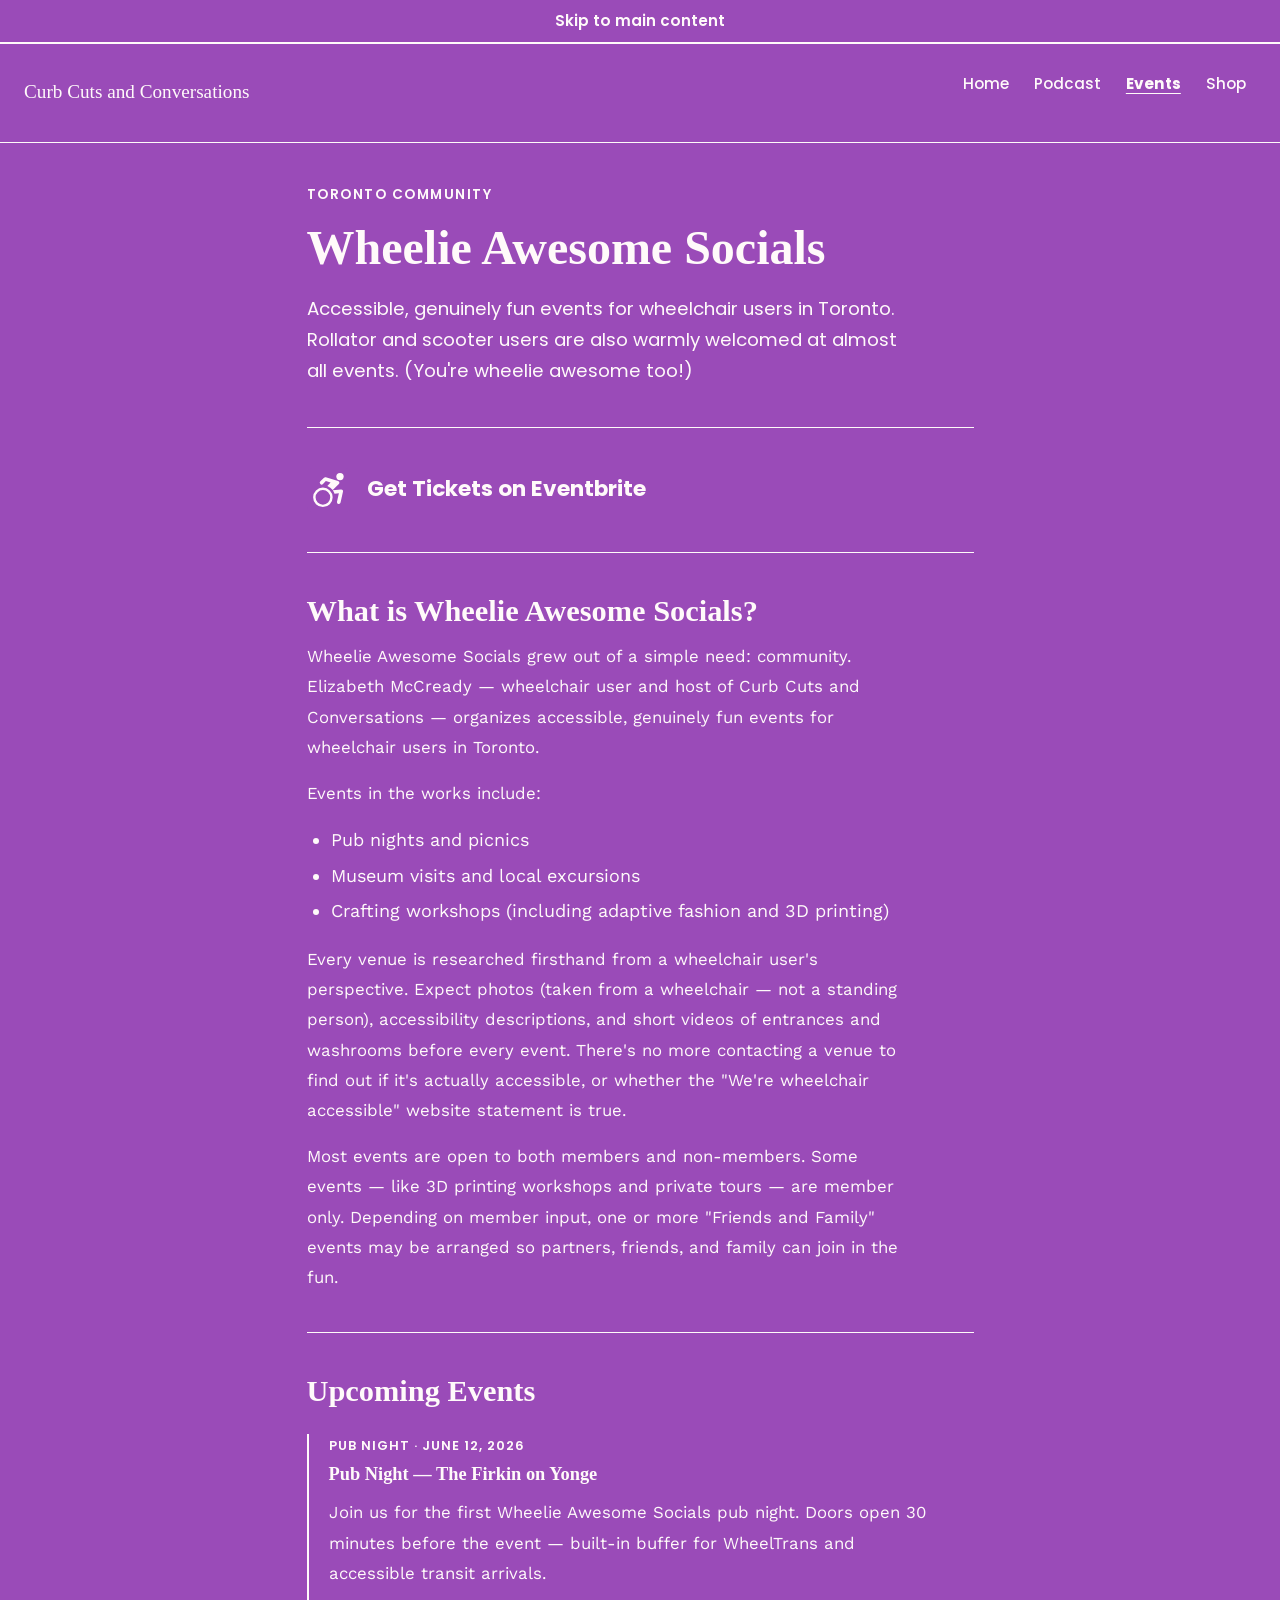
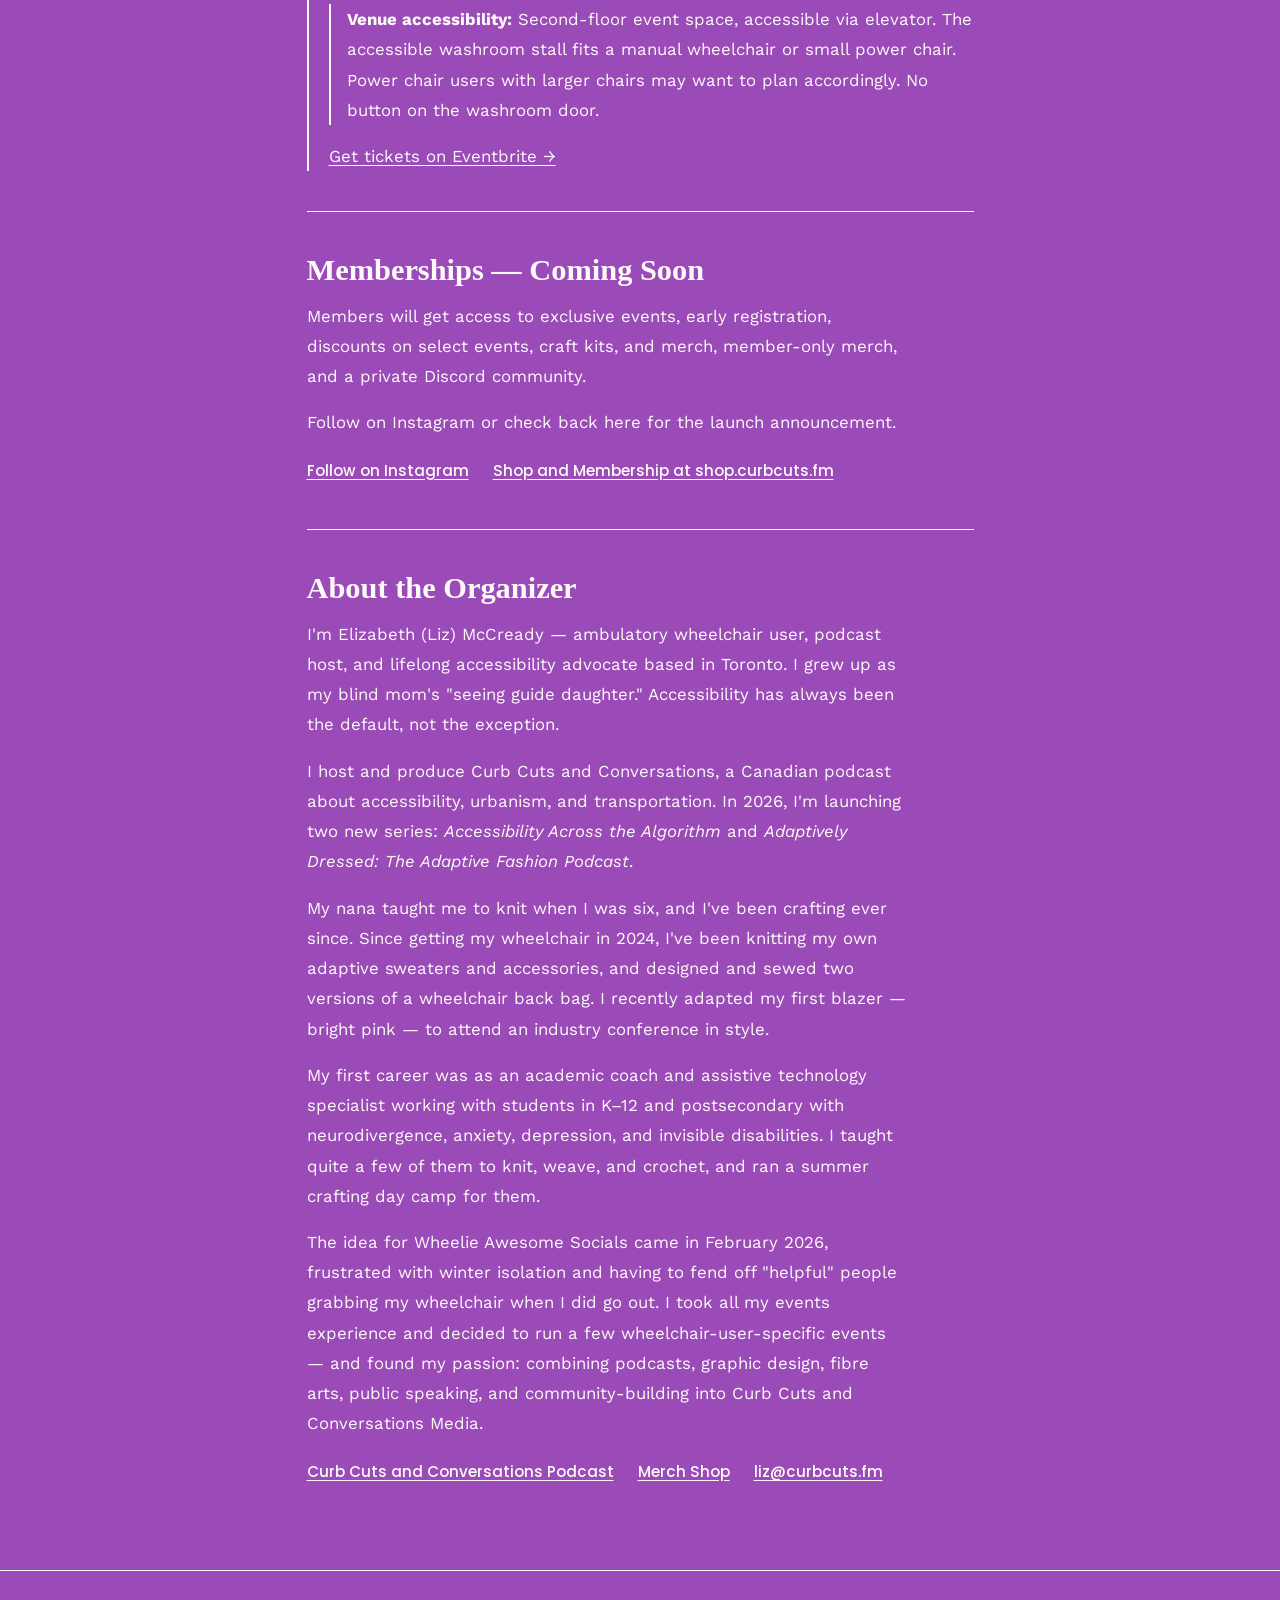
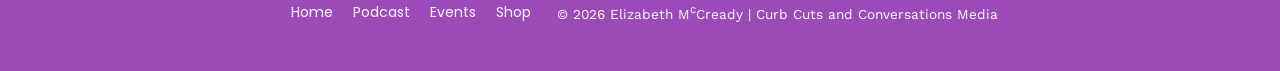
==== events.html @ c2211723 "inital code. there's issues" ====
<!DOCTYPE html>
<html lang="en">
<head>
    <meta charset="UTF-8">
    <meta name="viewport" content="width=device-width, initial-scale=1.0">
    <title>Wheelie Awesome Socials | Curb Cuts and Conversations</title>
    <meta name="description" content="Wheelie Awesome Socials — a Toronto community for wheelchair users. Accessible, genuinely fun events including pub nights, museum visits, crafting workshops, picnics, and local excursions.">

    <link rel="preconnect" href="https://fonts.googleapis.com">
    <link rel="preconnect" href="https://fonts.gstatic.com" crossorigin>
    <link href="https://fonts.googleapis.com/css2?family=Federo&family=Poppins:wght@400;600;700&family=Work+Sans:wght@400;500;700&display=swap" rel="stylesheet">

    <link rel="stylesheet" href="styles/css-reset.css">
    <link rel="stylesheet" href="styles/variables.css">
    <link rel="stylesheet" href="styles/styles.css">
</head>

<body>
    <a href="#main-content" class="skip-nav">Skip to main content</a>

    <header class="site-header">
        <a href="/" class="site-header__logo">Curb Cuts and Conversations</a>

        <button
            id="mobile-nav-trigger"
            popovertarget="mobile-nav"
            aria-expanded="false"
            aria-controls="mobile-nav"
        >
            <svg aria-hidden="true" focusable="false" width="16" height="16" viewBox="0 0 24 24" fill="none" stroke="currentColor" stroke-width="2.5" stroke-linecap="round">
                <line x1="3" y1="6" x2="21" y2="6"/>
                <line x1="3" y1="12" x2="21" y2="12"/>
                <line x1="3" y1="18" x2="21" y2="18"/>
            </svg>
            Menu
        </button>

        <nav id="desktop-nav" aria-label="Primary navigation">
            <ul>
                <li><a href="/">Home</a></li>
                <li><a href="podcast.html">Podcast</a></li>
                <li><a href="events.html" aria-current="page">Events</a></li>
                <li><a href="https://shop.curbcuts.fm" rel="external">Shop</a></li>
            </ul>
        </nav>
    </header>

    <div id="mobile-nav" popover>
        <button
            id="mobile-nav-close"
            popovertarget="mobile-nav"
            popovertargetaction="hide"
            aria-label="Close menu"
        >&#x2715;</button>
        <nav>
            <ul>
                <li><a href="/">Home</a></li>
                <li><a href="podcast.html">Podcast</a></li>
                <li><a href="events.html" aria-current="page">Events</a></li>
                <li><a href="https://shop.curbcuts.fm" rel="external">Shop</a></li>
            </ul>
        </nav>
    </div>

    <main id="main-content">
        <section class="hero">
            <p class="hero__eyebrow">Toronto Community</p>
            <h1>Wheelie Awesome Socials</h1>
            <p class="hero__tagline">Accessible, genuinely fun events for wheelchair users in Toronto. Rollator and scooter users are also warmly welcomed at almost all events. (You're wheelie awesome too!)</p>
        </section>

        <section>
            <a href="https://Events.CurbCuts.fm" class="brand-link" rel="external" style="margin-bottom:1rem;">
                <img src="icons/icon--was-wheelchair.svg" alt="" class="brand-link__icon" aria-hidden="true">
                <span>Get Tickets on Eventbrite</span>
            </a>
        </section>

        <hr class="divider">

        <section>
            <h2>What is Wheelie Awesome Socials?</h2>
            <p>Wheelie Awesome Socials grew out of a simple need: community. Elizabeth McCready — wheelchair user and host of Curb Cuts and Conversations — organizes accessible, genuinely fun events for wheelchair users in Toronto.</p>

            <p>Events in the works include:</p>
            <ul>
                <li>Pub nights and picnics</li>
                <li>Museum visits and local excursions</li>
                <li>Crafting workshops (including adaptive fashion and 3D printing)</li>
            </ul>

            <p>Every venue is researched firsthand from a wheelchair user's perspective. Expect photos (taken from a wheelchair — not a standing person), accessibility descriptions, and short videos of entrances and washrooms before every event. There's no more contacting a venue to find out if it's actually accessible, or whether the "We're wheelchair accessible" website statement is true.</p>

            <p>Most events are open to both members and non-members. Some events — like 3D printing workshops and private tours — are member only. Depending on member input, one or more "Friends and Family" events may be arranged so partners, friends, and family can join in the fun.</p>
        </section>

        <hr class="divider">

        <section>
            <h2>Upcoming Events</h2>

            <article class="event-card">
                <p class="event-card__eyebrow">Pub Night · June 12, 2026</p>
                <h3 class="event-card__title">Pub Night — The Firkin on Yonge</h3>
                <p>Join us for the first Wheelie Awesome Socials pub night. Doors open 30 minutes before the event — built-in buffer for WheelTrans and accessible transit arrivals.</p>
                <blockquote class="event-note">
                    <p><strong>Venue accessibility:</strong> Second-floor event space, accessible via elevator. The accessible washroom stall fits a manual wheelchair or small power chair. Power chair users with larger chairs may want to plan accordingly. No button on the washroom door.</p>
                </blockquote>
                <p><a href="https://Events.CurbCuts.fm" rel="external">Get tickets on Eventbrite →</a></p>
            </article>
        </section>

        <hr class="divider">

        <section>
            <h2>Memberships — Coming Soon</h2>
            <p>Members will get access to exclusive events, early registration, discounts on select events, craft kits, and merch, member-only merch, and a private Discord community.</p>
            <p>Follow on Instagram or check back here for the launch announcement.</p>
            <ul class="link-list" style="margin-top:0.75rem;">
                <li><a href="https://www.instagram.com/gingerkiwionwheels/" rel="external">Follow on Instagram</a></li>
                <li><a href="https://shop.curbcuts.fm" rel="external">Shop and Membership at shop.curbcuts.fm</a></li>
            </ul>
        </section>

        <hr class="divider">

        <section>
            <h2>About the Organizer</h2>
            <p>I'm Elizabeth (Liz) McCready — ambulatory wheelchair user, podcast host, and lifelong accessibility advocate based in Toronto. I grew up as my blind mom's "seeing guide daughter." Accessibility has always been the default, not the exception.</p>
            <p>I host and produce Curb Cuts and Conversations, a Canadian podcast about accessibility, urbanism, and transportation. In 2026, I'm launching two new series: <em>Accessibility Across the Algorithm</em> and <em>Adaptively Dressed: The Adaptive Fashion Podcast</em>.</p>
            <p>My nana taught me to knit when I was six, and I've been crafting ever since. Since getting my wheelchair in 2024, I've been knitting my own adaptive sweaters and accessories, and designed and sewed two versions of a wheelchair back bag. I recently adapted my first blazer — bright pink — to attend an industry conference in style.</p>
            <p>My first career was as an academic coach and assistive technology specialist working with students in K–12 and postsecondary with neurodivergence, anxiety, depression, and invisible disabilities. I taught quite a few of them to knit, weave, and crochet, and ran a summer crafting day camp for them.</p>
            <p>The idea for Wheelie Awesome Socials came in February 2026, frustrated with winter isolation and having to fend off "helpful" people grabbing my wheelchair when I did go out. I took all my events experience and decided to run a few wheelchair-user-specific events — and found my passion: combining podcasts, graphic design, fibre arts, public speaking, and community-building into Curb Cuts and Conversations Media.</p>
            <ul class="link-list" style="margin-top:1rem;">
                <li><a href="podcast.html">Curb Cuts and Conversations Podcast</a></li>
                <li><a href="https://shop.curbcuts.fm" rel="external">Merch Shop</a></li>
                <li><a href="mailto:liz@curbcuts.fm">liz@curbcuts.fm</a></li>
            </ul>
        </section>
    </main>

    <footer class="site-footer">
        <div class="site-footer__inner">
            <nav aria-label="Footer navigation">
                <ul>
                    <li><a href="/">Home</a></li>
                    <li><a href="podcast.html">Podcast</a></li>
                    <li><a href="events.html">Events</a></li>
                    <li><a href="https://shop.curbcuts.fm" rel="external">Shop</a></li>
                </ul>
            </nav>
            <p class="site-footer__copyright">© 2026 Elizabeth M<sup>c</sup>Cready | Curb Cuts and Conversations Media</p>
        </div>
    </footer>

</body>
</html>
---- styles/variables.css ----
:root {
   /* ==========================================================================
      BRAND COLORS (Consolidated from Brand Kit & elizabethmccready.com Site)
      ========================================================================== */
   
    /* PRIMARY PURPLE SERIES */
    --brand-tilite-purple: #9a4bb8;        /* Main Brand Color */
    --brand-tilite-purple-dark: #2e1737;   /* Secondary / Hover */
    --brand-tilite-purple-bg: #1f0f25;     /* Dark BG (instead of black-almost) */

    /* ACCENT COLORS */
    --brand-green: #a9c661;               /* High-Contrast / A11y Ring */
    --brand-green-light: #cff2a8;         /* Subtle accents */
    --brand-blue: #88edfd;                /* Social / UI accents */
    --brand-blue-dark: #0b3350;
    --brand-blue-accent: #365165;
    --brand-pink: #ffb2bb;                /* Merch / Social accent */

    /* NEUTRALS */
    --brand-white-almost: #fffafa;
    --brand-black-almost: #080409;
    --brand-black-true: #000000;

    /* ==========================================================================
       TYPOGRAPHY (Includes Pro Site updates: Merchant & London)
       ========================================================================== */

    /* Headings & Display */
    --brand-font-heading: 'Fedaro', serif;
    --brand-font-social-heading: 'Poppins', sans-serif;
    --brand-font-merchant: 'Merchant', sans-serif; /* Added from elizabethmccready.com */
    --brand-font-london: 'London', serif;         /* Added from elizabethmccready.com */

    /* Body & Utility */
    --brand-font-body: 'Work Sans', sans-serif;
    --brand-font-cats: 'Marykate', cursive;

    /* Merch Specific */
    --brand-font-merch-logo: 'Alice', serif;
    --brand-font-merch-series: 'Kirang Haerang', sans-serif;

    /* ==========================================================================
       LAYOUT & GRID (Synced with page-layout logic)
       ========================================================================== */
    
    --main-column: minmax(0, 65ch);
    --gutter: 1.5rem;
}
---- styles/styles.css ----
/* ==========================================================================
   BASE
   ========================================================================== */

body {
    background-color: var(--brand-tilite-purple);
    color: var(--brand-white-almost);
    display: flex;
    flex-direction: column;
    font-family: var(--brand-font-body);
    font-size: 1.125rem;
    min-height: 100dvh;
}

main {
    flex: 1;
    margin: 0 auto;
    max-width: 65ch;
    padding: 2.5rem var(--gutter) 4rem;
    width: 100%;
}

/* ==========================================================================
   TYPOGRAPHY
   ========================================================================== */

h1, h2, h3, h4 {
    font-family: var(--brand-font-heading);
    line-height: 1.2;
}

h1 { font-size: clamp(2rem, 6vw, 3rem); margin-bottom: 1rem; }
h2 { font-size: clamp(1.4rem, 4vw, 1.9rem); margin-bottom: 0.75rem; margin-top: 2.5rem; }
h3 { font-size: clamp(1.1rem, 3vw, 1.35rem); margin-bottom: 0.5rem; margin-top: 1.75rem; }

p {
    font-size: 1.05rem;
    line-height: 1.8;
    margin-bottom: 1rem;
    max-width: 60ch;
}

ul, ol { margin-bottom: 1rem; padding-left: 1.5rem; }
li { line-height: 1.8; margin-bottom: 0.2rem; }

/* ==========================================================================
   LINKS — accessibility states only
   ========================================================================== */

a {
    color: var(--brand-white-almost);
    text-underline-offset: 3px;
}

a:hover {
    color: var(--brand-white-almost);
    text-decoration-color: var(--brand-white-almost);
}

a:focus-visible {
    color: var(--brand-white-almost);
    outline: 3px solid var(--brand-white-almost);
    outline-offset: 3px;
    border-radius: 2px;
    text-decoration: none;
}

a:active {
    color: var(--brand-blue);
}

/* ==========================================================================
   SKIP NAV — visible
   ========================================================================== */

.skip-nav {
    display: block;
    background-color: var(--brand-tilite-purple);
    border-bottom: 2px solid var(--brand-white-almost);
    color: var(--brand-white-almost);
    font-family: var(--brand-font-social-heading);
    font-size: 0.95rem;
    font-weight: 600;
    padding: 0.6rem var(--gutter);
    text-align: center;
    text-decoration: none;
    width: 100%;
}

.skip-nav:hover { color: var(--brand-white-almost); }
.skip-nav:focus-visible {
    outline: 3px solid var(--brand-white-almost);
    outline-offset: -3px;
    color: var(--brand-white-almost);
}
.skip-nav:active { color: var(--brand-blue); }

/* ==========================================================================
   HEADER
   ========================================================================== */

.site-header {
    background-color: var(--brand-tilite-purple);
    border-bottom: 1px solid var(--brand-white-almost);
    display: grid;
    grid-template-areas: 'logo nav';
    grid-template-columns: 1fr auto;
    align-items: center;
    padding: 1.25rem var(--gutter);
}

.site-header__logo {
    font-family: var(--brand-font-heading);
    font-size: clamp(0.95rem, 2.5vw, 1.2rem);
    color: var(--brand-white-almost);
    grid-area: logo;
    text-decoration: none;
}

.site-header__logo:hover { color: var(--brand-white-almost); }
.site-header__logo:focus-visible {
    color: var(--brand-white-almost);
    outline: 3px solid var(--brand-white-almost);
    outline-offset: 3px;
    border-radius: 2px;
}
.site-header__logo:active { color: var(--brand-blue); }

/* ==========================================================================
   DESKTOP NAV
   ========================================================================== */

#desktop-nav { grid-area: nav; }

#desktop-nav ul {
    display: flex;
    gap: 0.25rem;
    list-style: none;
    padding: 0;
}

#desktop-nav a {
    color: var(--brand-white-almost);
    display: block;
    font-family: var(--brand-font-social-heading);
    font-size: 0.95rem;
    font-weight: 500;
    padding: 0.35rem 0.65rem;
    text-decoration: none;
}

#desktop-nav a:hover { color: var(--brand-white-almost); text-decoration: underline; text-underline-offset: 4px; }
#desktop-nav a:focus-visible { color: var(--brand-white-almost); outline: 3px solid var(--brand-white-almost); outline-offset: 2px; border-radius: 3px; text-decoration: none; }
#desktop-nav a:active { color: var(--brand-blue); }
#desktop-nav a[aria-current="page"] { font-weight: 700; text-decoration: underline; text-underline-offset: 4px; }

/* ==========================================================================
   MOBILE NAV TRIGGER
   ========================================================================== */

#mobile-nav-trigger {
    align-items: center;
    background: none;
    border: 1px solid var(--brand-white-almost);
    border-radius: 4px;
    color: var(--brand-white-almost);
    cursor: pointer;
    display: none;
    font-family: var(--brand-font-social-heading);
    font-size: 0.9rem;
    font-weight: 600;
    gap: 0.4rem;
    grid-area: nav;
    justify-self: end;
    padding: 0.4rem 0.75rem;
}

#mobile-nav-trigger:hover { color: var(--brand-white-almost); border-color: var(--brand-white-almost); }
#mobile-nav-trigger:focus-visible { outline: 3px solid var(--brand-white-almost); outline-offset: 3px; color: var(--brand-white-almost); border-color: var(--brand-white-almost); }
#mobile-nav-trigger:active { color: var(--brand-blue); border-color: var(--brand-blue); }

/* ==========================================================================
   MOBILE NAV POPOVER
   ========================================================================== */

#mobile-nav {
    background: var(--brand-tilite-purple);
    border: none;
    height: 100dvh;
    inset: 0;
    margin: 0;
    max-height: 100dvh;
    max-width: 100dvw;
    padding: 0;
    width: 100dvw;
}

#mobile-nav:popover-open {
    display: grid;
    grid-template-areas: 'close nav';
    grid-template-columns: 3.5rem 1fr;
    align-items: start;
}

#mobile-nav-close {
    background: none;
    border: none;
    color: var(--brand-white-almost);
    cursor: pointer;
    font-size: 1.4rem;
    grid-area: close;
    line-height: 1;
    padding: 1.25rem 1rem;
}

#mobile-nav-close:hover { color: var(--brand-white-almost); }
#mobile-nav-close:focus-visible { outline: 3px solid var(--brand-white-almost); outline-offset: 3px; color: var(--brand-white-almost); }
#mobile-nav-close:active { color: var(--brand-blue); }

#mobile-nav nav { grid-area: nav; padding: 1.25rem 1.5rem 2rem; }

#mobile-nav nav ul {
    display: flex;
    flex-direction: column;
    list-style: none;
    padding: 0;
}

#mobile-nav nav a {
    border-bottom: 1px solid var(--brand-white-almost);
    color: var(--brand-white-almost);
    display: block;
    font-family: var(--brand-font-social-heading);
    font-size: 1.25rem;
    font-weight: 500;
    padding: 0.85rem 0;
    text-decoration: none;
}

#mobile-nav nav a:hover { color: var(--brand-white-almost); }
#mobile-nav nav a:focus-visible { color: var(--brand-white-almost); outline: 3px solid var(--brand-white-almost); outline-offset: 3px; }
#mobile-nav nav a:active { color: var(--brand-blue); }
#mobile-nav nav a[aria-current="page"] { font-weight: 700; }

/* ==========================================================================
   RESPONSIVE NAV SWITCH
   ========================================================================== */

@media (max-width: 40rem) {
    #mobile-nav-trigger { display: inline-flex; }
    #desktop-nav { display: none; }
}

/* ==========================================================================
   HERO
   ========================================================================== */

.hero {
    border-bottom: 1px solid var(--brand-white-almost);
    margin-bottom: 2.5rem;
    padding-bottom: 2.5rem;
}

.hero__eyebrow {
    font-family: var(--brand-font-social-heading);
    font-size: 0.85rem;
    font-weight: 600;
    letter-spacing: 1.5px;
    margin-bottom: 0.75rem;
    text-transform: uppercase;
}

.hero__tagline {
    font-family: var(--brand-font-social-heading);
    font-size: clamp(1rem, 2.5vw, 1.15rem);
    font-weight: 400;
    line-height: 1.7;
    margin-bottom: 0;
    max-width: 55ch;
}

/* ==========================================================================
   BRAND LINKS (icon + label)
   ========================================================================== */

.brand-links {
    display: flex;
    flex-direction: column;
    gap: 1.5rem;
    margin: 2rem 0;
}

.brand-link {
    align-items: center;
    color: var(--brand-white-almost);
    display: flex;
    font-family: var(--brand-font-social-heading);
    font-size: 1.35rem;
    font-weight: 700;
    gap: 1rem;
    text-decoration: none;
    transition: transform 0.15s ease;
    width: fit-content;
}

.brand-link:hover { color: var(--brand-white-almost); transform: translateX(4px); }
.brand-link:focus-visible { color: var(--brand-white-almost); outline: 3px solid var(--brand-white-almost); outline-offset: 4px; border-radius: 2px; }
.brand-link:active { color: var(--brand-blue); transform: translateX(2px); }

.brand-link__icon { height: 44px; width: 44px; flex-shrink: 0; }

/* ==========================================================================
   PODCAST CARDS
   ========================================================================== */

.podcast-list {
    display: flex;
    flex-direction: column;
    gap: 2rem;
    margin-top: 1.5rem;
}

.podcast-card {
    border-left: 2px solid var(--brand-white-almost);
    padding-left: 1.25rem;
}

.podcast-card__eyebrow {
    font-family: var(--brand-font-social-heading);
    font-size: 0.8rem;
    font-weight: 600;
    letter-spacing: 1px;
    margin-bottom: 0.4rem;
    text-transform: uppercase;
}

.podcast-card__title {
    font-family: var(--brand-font-heading);
    font-size: 1.15rem;
    margin-bottom: 0.5rem;
    margin-top: 0;
}

.podcast-card p { font-size: 1rem; margin-bottom: 0.6rem; }

/* ==========================================================================
   SECTION DIVIDER
   ========================================================================== */

.divider {
    border: 0;
    border-top: 1px solid var(--brand-white-almost);
    margin: 2.5rem 0;
}

/* ==========================================================================
   LINK LIST
   ========================================================================== */

.link-list {
    display: flex;
    flex-wrap: wrap;
    gap: 0.5rem 1.5rem;
    list-style: none;
    margin-top: 0.75rem;
    padding: 0;
}

.link-list a {
    font-family: var(--brand-font-social-heading);
    font-size: 0.95rem;
    font-weight: 500;
}

/* ==========================================================================
   EVENT CARDS
   ========================================================================== */

.event-card {
    border-left: 2px solid var(--brand-white-almost);
    margin-top: 1.5rem;
    padding-left: 1.25rem;
}

.event-card__eyebrow {
    font-family: var(--brand-font-social-heading);
    font-size: 0.8rem;
    font-weight: 600;
    letter-spacing: 1px;
    margin-bottom: 0.4rem;
    text-transform: uppercase;
}

.event-card__title {
    font-family: var(--brand-font-heading);
    font-size: 1.15rem;
    margin-bottom: 0.75rem;
    margin-top: 0;
}

.event-note {
    border-left: 2px solid var(--brand-white-almost);
    font-size: 0.95rem;
    line-height: 1.7;
    margin: 1rem 0;
    padding-left: 1rem;
}

.event-note p { margin: 0; max-width: 100%; }

/* ==========================================================================
   FOOTER
   ========================================================================== */

.site-footer {
    background-color: var(--brand-tilite-purple);
    border-top: 1px solid var(--brand-white-almost);
    margin-top: auto;
    padding: 1.5rem var(--gutter);
}

.site-footer__inner {
    display: flex;
    flex-wrap: wrap;
    gap: 1rem;
    justify-content: space-between;
    align-items: center;
    margin: 0 auto;
    max-width: 65ch;
}

.site-footer nav ul {
    display: flex;
    flex-wrap: wrap;
    gap: 0.25rem;
    list-style: none;
    padding: 0;
}

.site-footer nav a {
    color: var(--brand-white-almost);
    font-family: var(--brand-font-social-heading);
    font-size: 0.875rem;
    padding: 0.2rem 0.5rem;
    text-decoration: none;
}

.site-footer nav a:hover { color: var(--brand-white-almost); }
.site-footer nav a:focus-visible { color: var(--brand-white-almost); outline: 3px solid var(--brand-white-almost); outline-offset: 3px; border-radius: 2px; }
.site-footer nav a:active { color: var(--brand-blue); }

.site-footer__copyright {
    color: var(--brand-white-almost);
    font-size: 0.85rem;
}
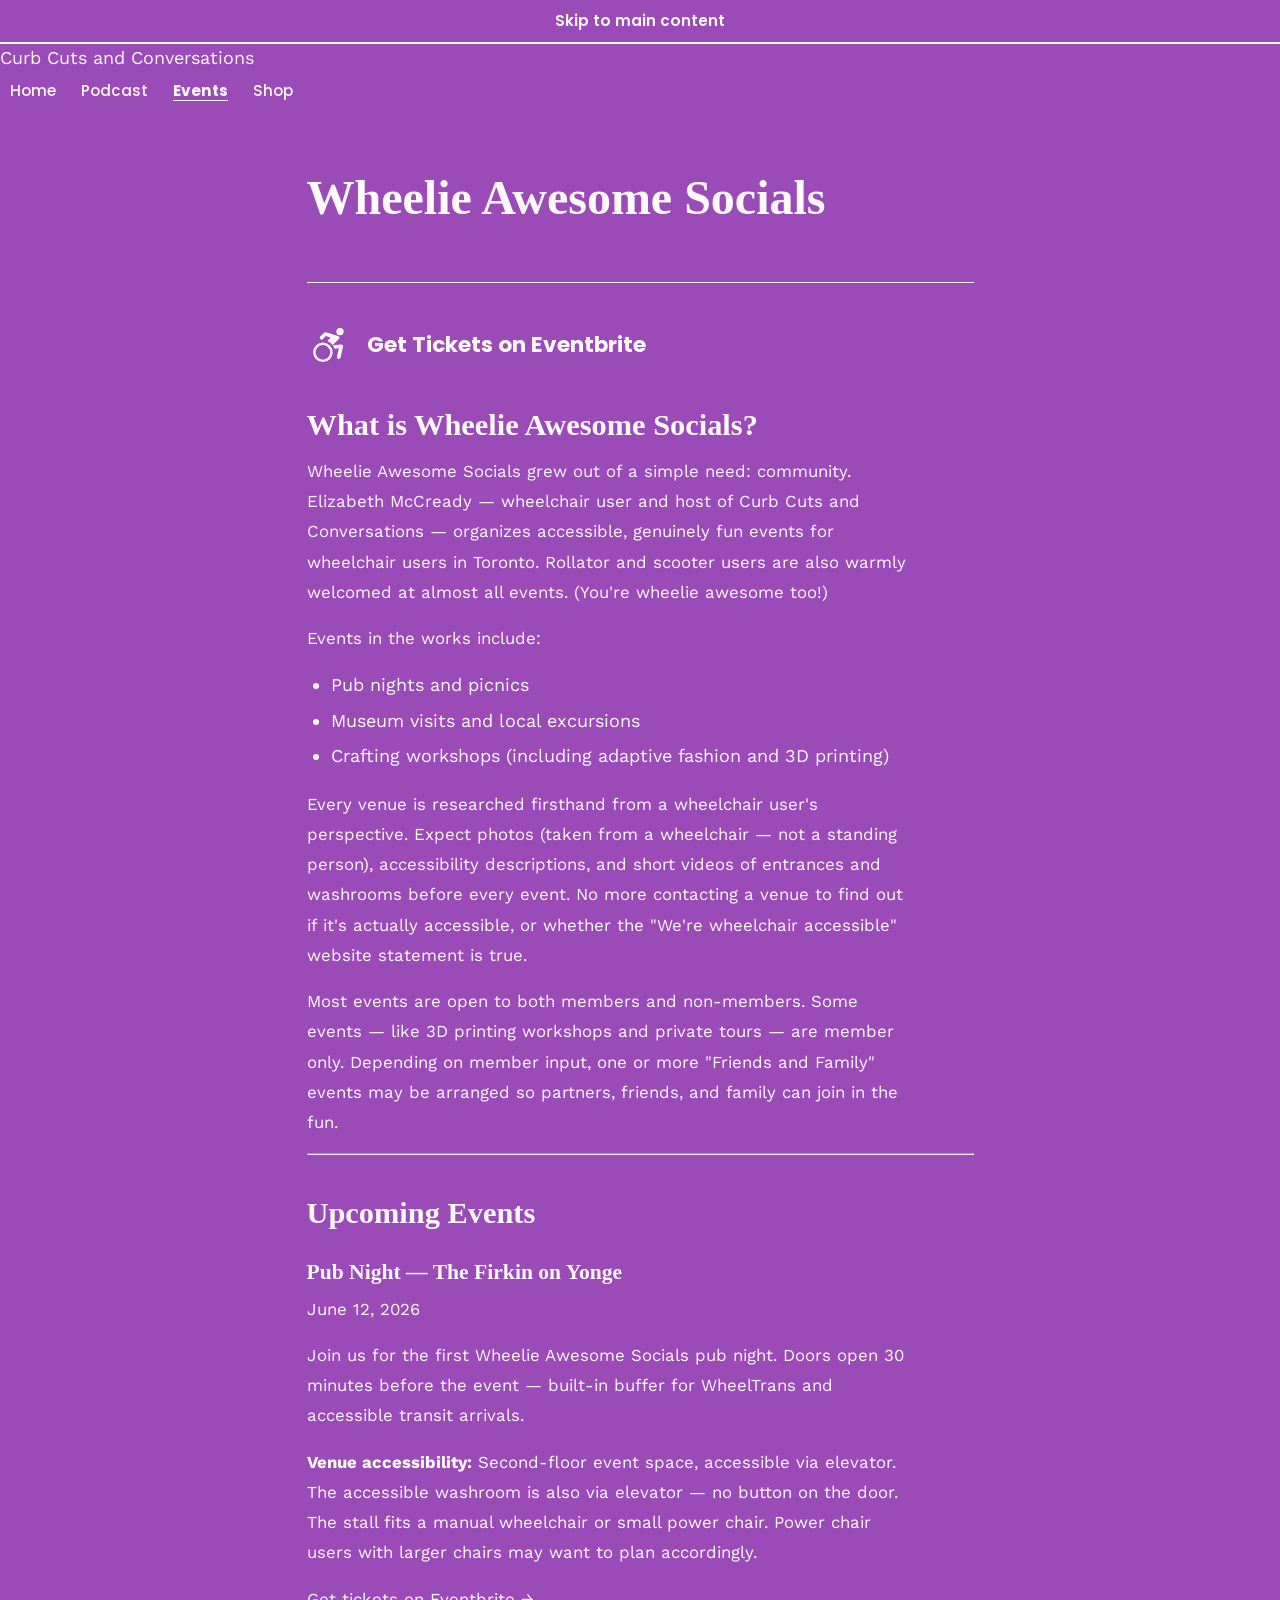
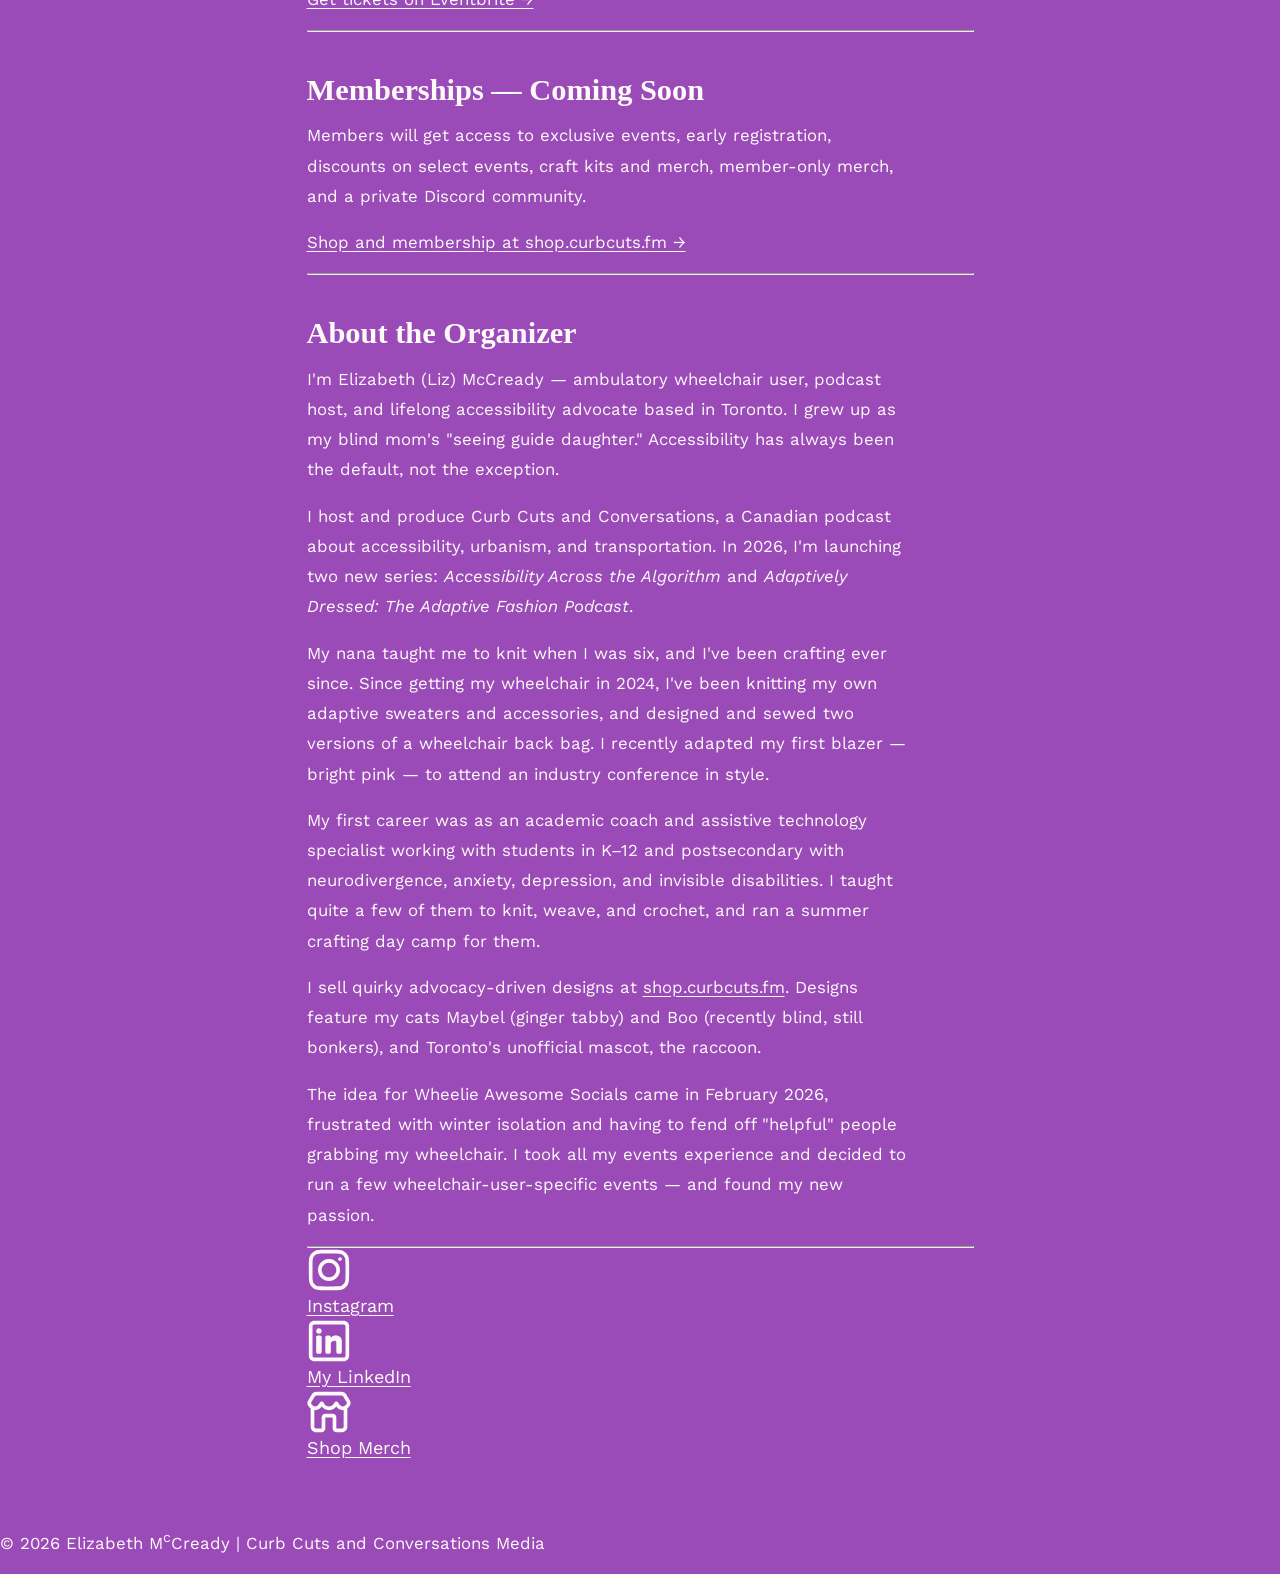
==== commit 83496c06: "update stuff" ====
--- a/events.html
+++ b/events.html
@@ -4,22 +4,21 @@
     <meta charset="UTF-8">
     <meta name="viewport" content="width=device-width, initial-scale=1.0">
     <title>Wheelie Awesome Socials | Curb Cuts and Conversations</title>
-    <meta name="description" content="Wheelie Awesome Socials — a Toronto community for wheelchair users. Accessible, genuinely fun events including pub nights, museum visits, crafting workshops, picnics, and local excursions.">
 
     <link rel="preconnect" href="https://fonts.googleapis.com">
     <link rel="preconnect" href="https://fonts.gstatic.com" crossorigin>
-    <link href="https://fonts.googleapis.com/css2?family=Federo&family=Poppins:wght@400;600;700&family=Work+Sans:wght@400;500;700&display=swap" rel="stylesheet">
+    <link href="https://fonts.googleapis.com/css2?family=Poppins:wght@400;600;700&family=Work+Sans:wght@400;700&display=swap" rel="stylesheet">
 
     <link rel="stylesheet" href="styles/css-reset.css">
     <link rel="stylesheet" href="styles/variables.css">
     <link rel="stylesheet" href="styles/styles.css">
 </head>
 
-<body>
+<body class="page-layout">
     <a href="#main-content" class="skip-nav">Skip to main content</a>
 
-    <header class="site-header">
-        <a href="/" class="site-header__logo">Curb Cuts and Conversations</a>
+    <header class="header">
+        <div class="header__logo-text">Curb Cuts and Conversations</div>
 
         <button
             id="mobile-nav-trigger"
@@ -62,96 +61,87 @@
         </nav>
     </div>
 
-    <main id="main-content">
+    <main class="main-content" id="main-content">
         <section class="hero">
-            <p class="hero__eyebrow">Toronto Community</p>
-            <h1>Wheelie Awesome Socials</h1>
-            <p class="hero__tagline">Accessible, genuinely fun events for wheelchair users in Toronto. Rollator and scooter users are also warmly welcomed at almost all events. (You're wheelie awesome too!)</p>
+            <h1 class="hero__title">Wheelie Awesome Socials</h1>
         </section>
 
-        <section>
-            <a href="https://Events.CurbCuts.fm" class="brand-link" rel="external" style="margin-bottom:1rem;">
-                <img src="icons/icon--was-wheelchair.svg" alt="" class="brand-link__icon" aria-hidden="true">
-                <span>Get Tickets on Eventbrite</span>
-            </a>
-        </section>
+        <section class="navigation-area">
+            <div class="cta-stack">
+                <a href="https://Events.CurbCuts.fm" class="brand-link" rel="external">
+                    <img src="icons/icon--was-wheelchair.svg" alt="" class="brand-link__icon" aria-hidden="true" width="48" height="48">
+                    <span>Get Tickets on Eventbrite</span>
+                </a>
+            </div>
 
-        <hr class="divider">
+            <section>
+                <h2>What is Wheelie Awesome Socials?</h2>
+                <p>Wheelie Awesome Socials grew out of a simple need: community. Elizabeth McCready — wheelchair user and host of Curb Cuts and Conversations — organizes accessible, genuinely fun events for wheelchair users in Toronto. Rollator and scooter users are also warmly welcomed at almost all events. (You're wheelie awesome too!)</p>
 
-        <section>
-            <h2>What is Wheelie Awesome Socials?</h2>
-            <p>Wheelie Awesome Socials grew out of a simple need: community. Elizabeth McCready — wheelchair user and host of Curb Cuts and Conversations — organizes accessible, genuinely fun events for wheelchair users in Toronto.</p>
+                <p>Events in the works include:</p>
+                <ul>
+                    <li>Pub nights and picnics</li>
+                    <li>Museum visits and local excursions</li>
+                    <li>Crafting workshops (including adaptive fashion and 3D printing)</li>
+                </ul>
 
-            <p>Events in the works include:</p>
-            <ul>
-                <li>Pub nights and picnics</li>
-                <li>Museum visits and local excursions</li>
-                <li>Crafting workshops (including adaptive fashion and 3D printing)</li>
-            </ul>
+                <p>Every venue is researched firsthand from a wheelchair user's perspective. Expect photos (taken from a wheelchair — not a standing person), accessibility descriptions, and short videos of entrances and washrooms before every event. No more contacting a venue to find out if it's actually accessible, or whether the "We're wheelchair accessible" website statement is true.</p>
 
-            <p>Every venue is researched firsthand from a wheelchair user's perspective. Expect photos (taken from a wheelchair — not a standing person), accessibility descriptions, and short videos of entrances and washrooms before every event. There's no more contacting a venue to find out if it's actually accessible, or whether the "We're wheelchair accessible" website statement is true.</p>
+                <p>Most events are open to both members and non-members. Some events — like 3D printing workshops and private tours — are member only. Depending on member input, one or more "Friends and Family" events may be arranged so partners, friends, and family can join in the fun.</p>
+            </section>
 
-            <p>Most events are open to both members and non-members. Some events — like 3D printing workshops and private tours — are member only. Depending on member input, one or more "Friends and Family" events may be arranged so partners, friends, and family can join in the fun.</p>
-        </section>
+            <hr class="navigation-divider">
 
-        <hr class="divider">
+            <section>
+                <h2>Upcoming Events</h2>
+                <h3>Pub Night — The Firkin on Yonge</h3>
+                <p class="podcast-tag">June 12, 2026</p>
+                <p>Join us for the first Wheelie Awesome Socials pub night. Doors open 30 minutes before the event — built-in buffer for WheelTrans and accessible transit arrivals.</p>
+                <p><strong>Venue accessibility:</strong> Second-floor event space, accessible via elevator. The accessible washroom is also via elevator — no button on the door. The stall fits a manual wheelchair or small power chair. Power chair users with larger chairs may want to plan accordingly.</p>
+                <p><a href="https://Events.CurbCuts.fm" rel="external">Get tickets on Eventbrite →</a></p>
+            </section>
 
-        <section>
-            <h2>Upcoming Events</h2>
+            <hr class="navigation-divider">
 
-            <article class="event-card">
-                <p class="event-card__eyebrow">Pub Night · June 12, 2026</p>
-                <h3 class="event-card__title">Pub Night — The Firkin on Yonge</h3>
-                <p>Join us for the first Wheelie Awesome Socials pub night. Doors open 30 minutes before the event — built-in buffer for WheelTrans and accessible transit arrivals.</p>
-                <blockquote class="event-note">
-                    <p><strong>Venue accessibility:</strong> Second-floor event space, accessible via elevator. The accessible washroom stall fits a manual wheelchair or small power chair. Power chair users with larger chairs may want to plan accordingly. No button on the washroom door.</p>
-                </blockquote>
-                <p><a href="https://Events.CurbCuts.fm" rel="external">Get tickets on Eventbrite →</a></p>
-            </article>
-        </section>
+            <section>
+                <h2>Memberships — Coming Soon</h2>
+                <p>Members will get access to exclusive events, early registration, discounts on select events, craft kits and merch, member-only merch, and a private Discord community.</p>
+                <p><a href="https://shop.curbcuts.fm" rel="external">Shop and membership at shop.curbcuts.fm →</a></p>
+            </section>
 
-        <hr class="divider">
+            <hr class="navigation-divider">
 
-        <section>
-            <h2>Memberships — Coming Soon</h2>
-            <p>Members will get access to exclusive events, early registration, discounts on select events, craft kits, and merch, member-only merch, and a private Discord community.</p>
-            <p>Follow on Instagram or check back here for the launch announcement.</p>
-            <ul class="link-list" style="margin-top:0.75rem;">
-                <li><a href="https://www.instagram.com/gingerkiwionwheels/" rel="external">Follow on Instagram</a></li>
-                <li><a href="https://shop.curbcuts.fm" rel="external">Shop and Membership at shop.curbcuts.fm</a></li>
-            </ul>
-        </section>
+            <section>
+                <h2>About the Organizer</h2>
+                <p>I'm Elizabeth (Liz) McCready — ambulatory wheelchair user, podcast host, and lifelong accessibility advocate based in Toronto. I grew up as my blind mom's "seeing guide daughter." Accessibility has always been the default, not the exception.</p>
+                <p>I host and produce Curb Cuts and Conversations, a Canadian podcast about accessibility, urbanism, and transportation. In 2026, I'm launching two new series: <em>Accessibility Across the Algorithm</em> and <em>Adaptively Dressed: The Adaptive Fashion Podcast</em>.</p>
+                <p>My nana taught me to knit when I was six, and I've been crafting ever since. Since getting my wheelchair in 2024, I've been knitting my own adaptive sweaters and accessories, and designed and sewed two versions of a wheelchair back bag. I recently adapted my first blazer — bright pink — to attend an industry conference in style.</p>
+                <p>My first career was as an academic coach and assistive technology specialist working with students in K–12 and postsecondary with neurodivergence, anxiety, depression, and invisible disabilities. I taught quite a few of them to knit, weave, and crochet, and ran a summer crafting day camp for them.</p>
+                <p>I sell quirky advocacy-driven designs at <a href="https://shop.curbcuts.fm" rel="external">shop.curbcuts.fm</a>. Designs feature my cats Maybel (ginger tabby) and Boo (recently blind, still bonkers), and Toronto's unofficial mascot, the raccoon.</p>
+                <p>The idea for Wheelie Awesome Socials came in February 2026, frustrated with winter isolation and having to fend off "helpful" people grabbing my wheelchair. I took all my events experience and decided to run a few wheelchair-user-specific events — and found my new passion.</p>
+            </section>
 
-        <hr class="divider">
+            <hr class="navigation-divider">
 
-        <section>
-            <h2>About the Organizer</h2>
-            <p>I'm Elizabeth (Liz) McCready — ambulatory wheelchair user, podcast host, and lifelong accessibility advocate based in Toronto. I grew up as my blind mom's "seeing guide daughter." Accessibility has always been the default, not the exception.</p>
-            <p>I host and produce Curb Cuts and Conversations, a Canadian podcast about accessibility, urbanism, and transportation. In 2026, I'm launching two new series: <em>Accessibility Across the Algorithm</em> and <em>Adaptively Dressed: The Adaptive Fashion Podcast</em>.</p>
-            <p>My nana taught me to knit when I was six, and I've been crafting ever since. Since getting my wheelchair in 2024, I've been knitting my own adaptive sweaters and accessories, and designed and sewed two versions of a wheelchair back bag. I recently adapted my first blazer — bright pink — to attend an industry conference in style.</p>
-            <p>My first career was as an academic coach and assistive technology specialist working with students in K–12 and postsecondary with neurodivergence, anxiety, depression, and invisible disabilities. I taught quite a few of them to knit, weave, and crochet, and ran a summer crafting day camp for them.</p>
-            <p>The idea for Wheelie Awesome Socials came in February 2026, frustrated with winter isolation and having to fend off "helpful" people grabbing my wheelchair when I did go out. I took all my events experience and decided to run a few wheelchair-user-specific events — and found my passion: combining podcasts, graphic design, fibre arts, public speaking, and community-building into Curb Cuts and Conversations Media.</p>
-            <ul class="link-list" style="margin-top:1rem;">
-                <li><a href="podcast.html">Curb Cuts and Conversations Podcast</a></li>
-                <li><a href="https://shop.curbcuts.fm" rel="external">Merch Shop</a></li>
-                <li><a href="mailto:liz@curbcuts.fm">liz@curbcuts.fm</a></li>
-            </ul>
+            <nav class="secondary-links" aria-label="Social and Shop">
+                <a href="https://www.instagram.com/gingerkiwionwheels/" class="social-link" rel="external">
+                    <img src="icons/icon--instagram.svg" alt="" class="social-link__icon" aria-hidden="true" width="44" height="44">
+                    <span>Instagram</span>
+                </a>
+                <a href="https://www.linkedin.com/in/elizabethmccready/" class="social-link" rel="external">
+                    <img src="icons/icon--linkedin.svg" alt="" class="social-link__icon" aria-hidden="true" width="44" height="44">
+                    <span>My LinkedIn</span>
+                </a>
+                <a href="https://shop.curbcuts.fm" class="social-link" rel="external">
+                    <img src="icons/icon--shop.svg" alt="" class="social-link__icon" aria-hidden="true" width="44" height="44">
+                    <span>Shop Merch</span>
+                </a>
+            </nav>
         </section>
     </main>
 
-    <footer class="site-footer">
-        <div class="site-footer__inner">
-            <nav aria-label="Footer navigation">
-                <ul>
-                    <li><a href="/">Home</a></li>
-                    <li><a href="podcast.html">Podcast</a></li>
-                    <li><a href="events.html">Events</a></li>
-                    <li><a href="https://shop.curbcuts.fm" rel="external">Shop</a></li>
-                </ul>
-            </nav>
-            <p class="site-footer__copyright">© 2026 Elizabeth M<sup>c</sup>Cready | Curb Cuts and Conversations Media</p>
-        </div>
+    <footer class="footer">
+        <p>© 2026 Elizabeth M<sup>c</sup>Cready | Curb Cuts and Conversations Media</p>
     </footer>
-
 </body>
 </html>
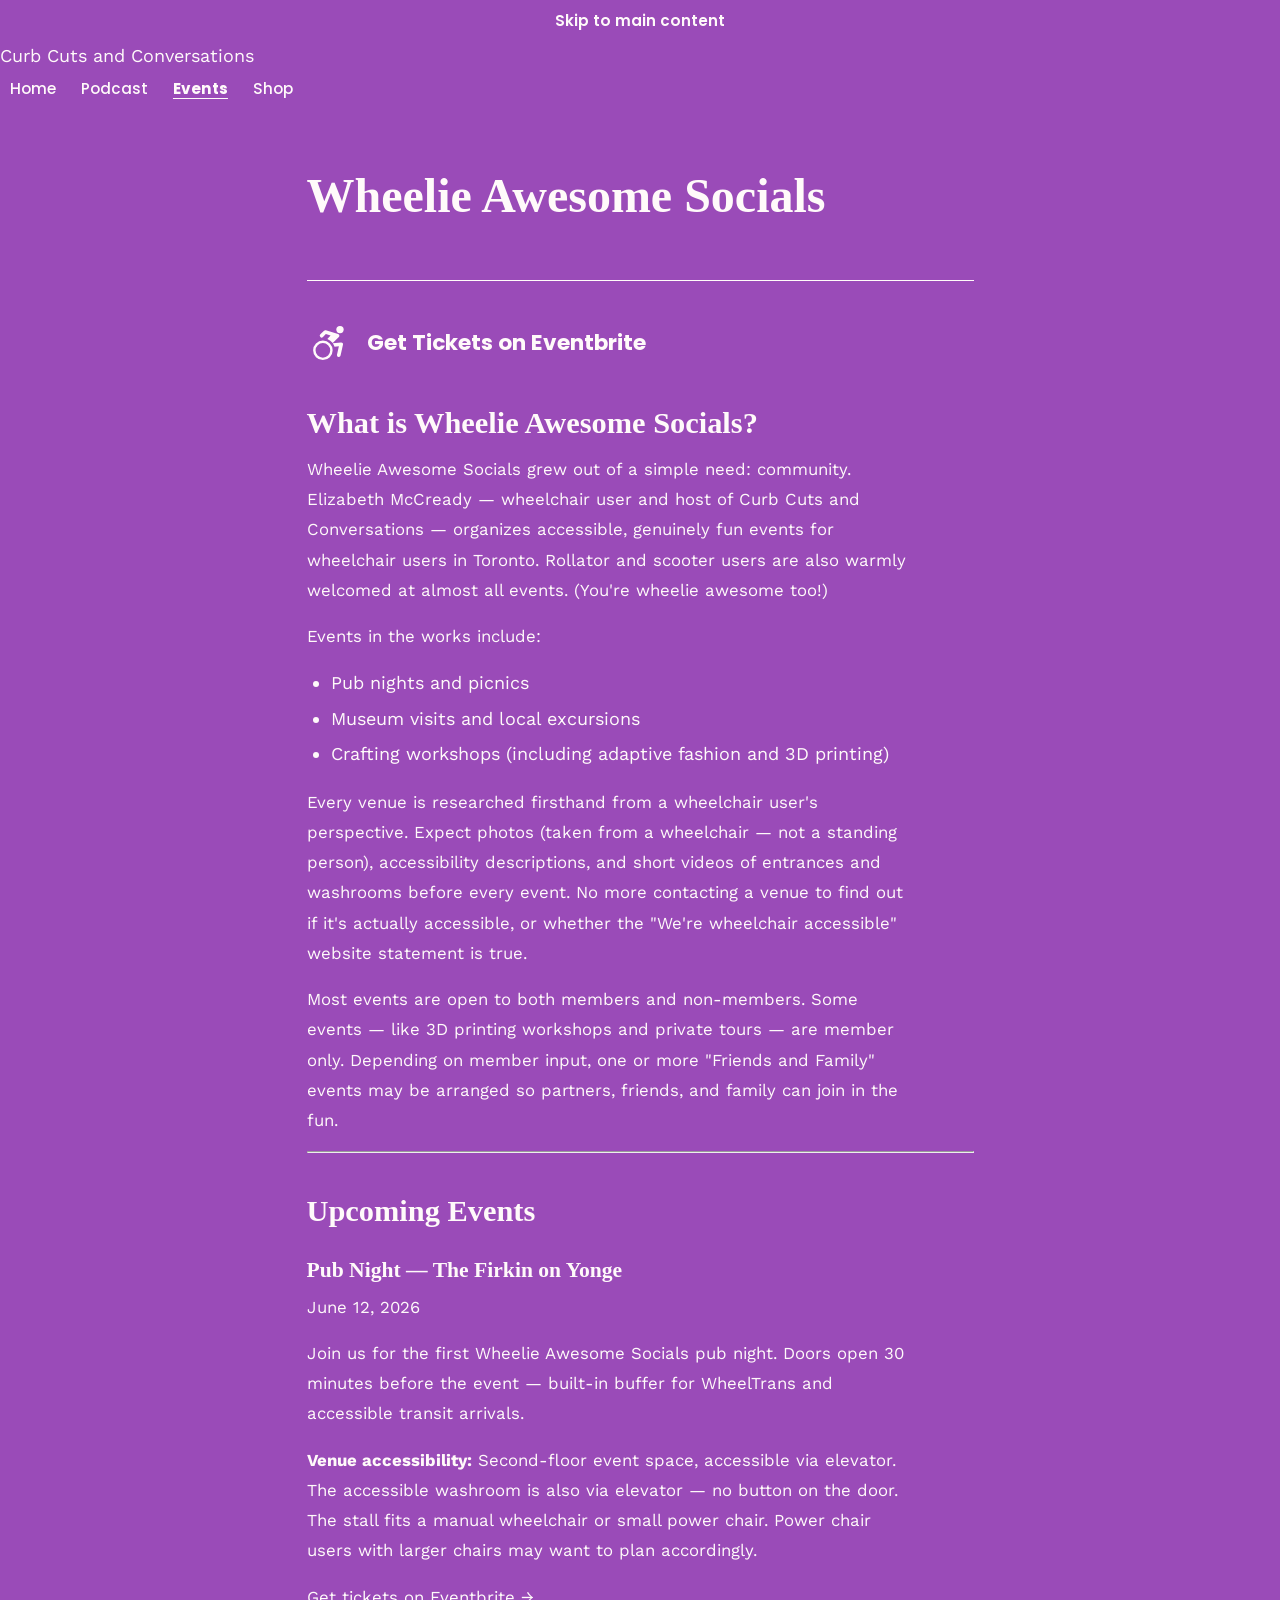
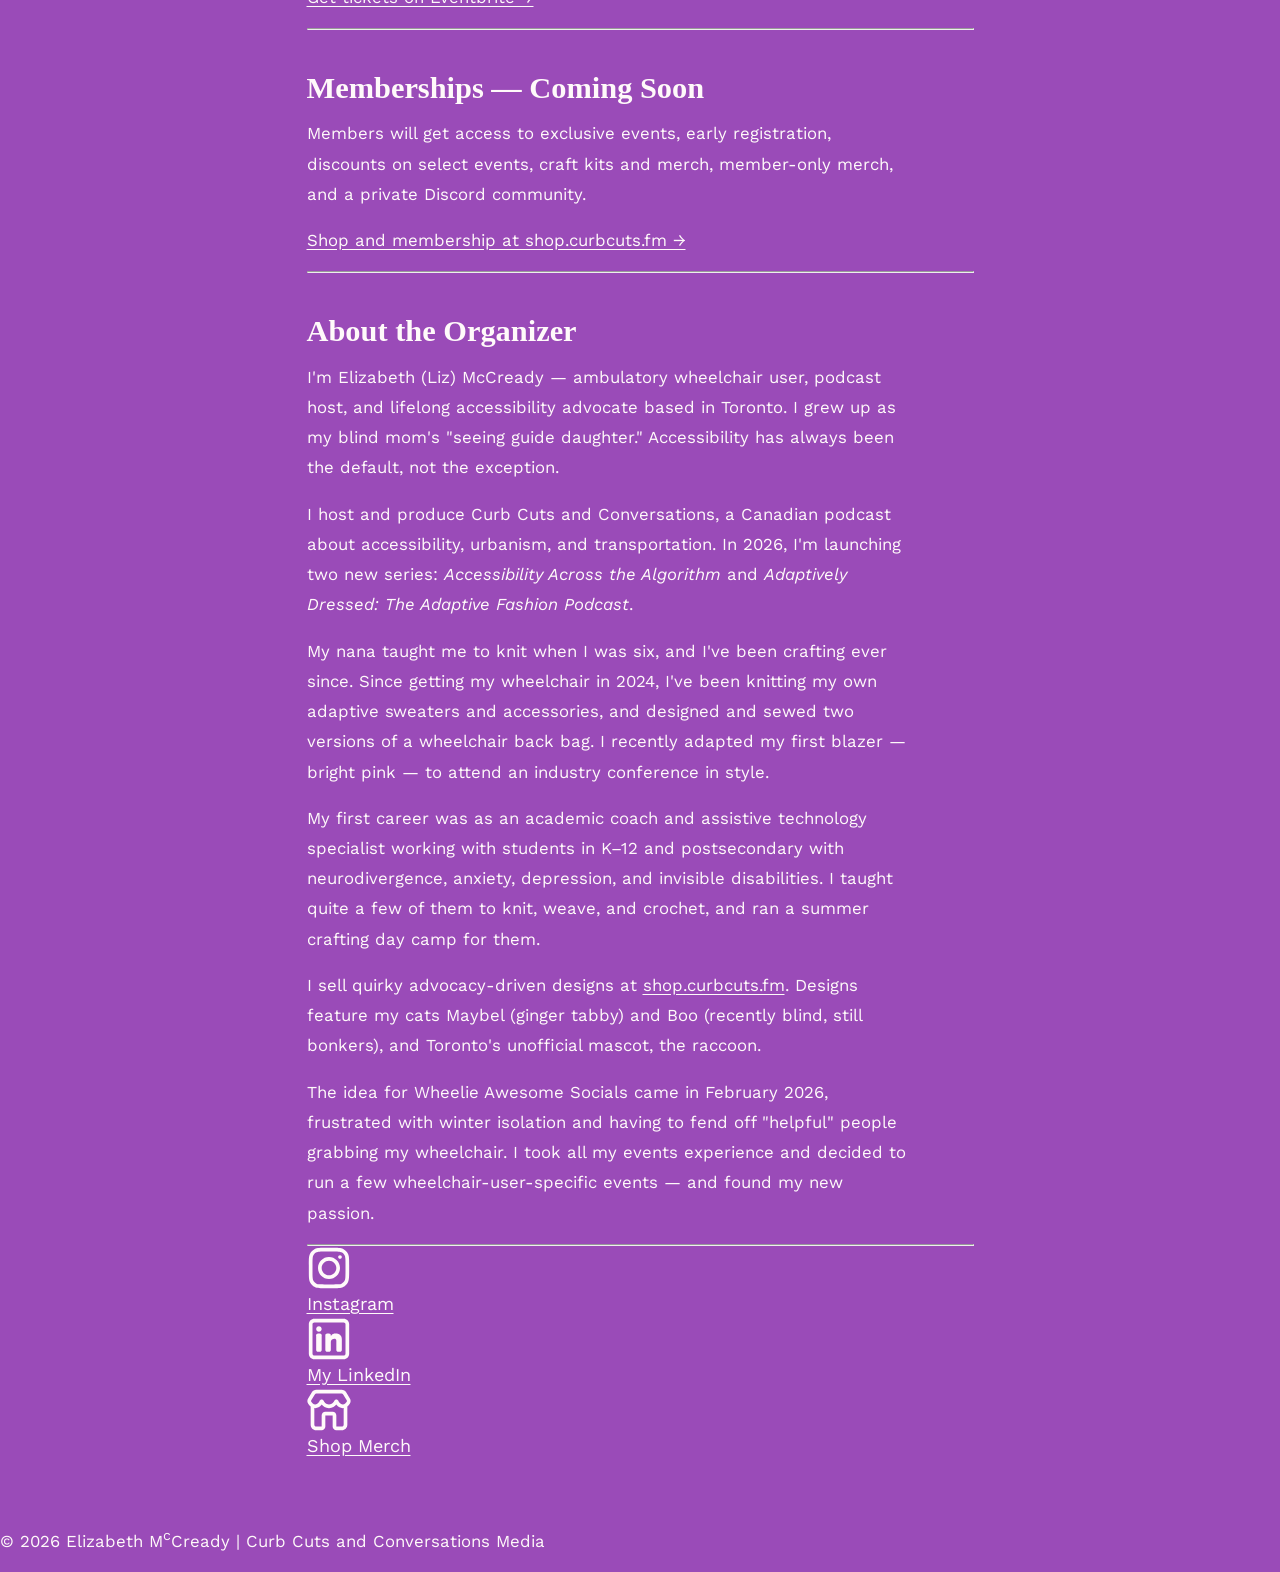
==== commit 564ecd25: "add embed for show. add no refer, no open, target blank to all links" ====
--- a/events.html
+++ b/events.html
@@ -56,7 +56,7 @@
                 <li><a href="/">Home</a></li>
                 <li><a href="podcast.html">Podcast</a></li>
                 <li><a href="events.html" aria-current="page">Events</a></li>
-                <li><a href="https://shop.curbcuts.fm" rel="external">Shop</a></li>
+                <li><a href="https://shop.curbcuts.fm" rel="external" target="_blank" rel="noopener noreferrer">Shop</a></li>
             </ul>
         </nav>
     </div>
@@ -68,7 +68,7 @@
 
         <section class="navigation-area">
             <div class="cta-stack">
-                <a href="https://Events.CurbCuts.fm" class="brand-link" rel="external">
+                <a href="https://Events.CurbCuts.fm" class="brand-link" rel="external" target="_blank" rel="noopener noreferrer">
                     <img src="icons/icon--was-wheelchair.svg" alt="" class="brand-link__icon" aria-hidden="true" width="48" height="48">
                     <span>Get Tickets on Eventbrite</span>
                 </a>
@@ -124,15 +124,15 @@
             <hr class="navigation-divider">
 
             <nav class="secondary-links" aria-label="Social and Shop">
-                <a href="https://www.instagram.com/gingerkiwionwheels/" class="social-link" rel="external">
+                <a href="https://www.instagram.com/gingerkiwionwheels/" class="social-link" rel="external" target="_blank" rel="noopener noreferrer">
                     <img src="icons/icon--instagram.svg" alt="" class="social-link__icon" aria-hidden="true" width="44" height="44">
                     <span>Instagram</span>
                 </a>
-                <a href="https://www.linkedin.com/in/elizabethmccready/" class="social-link" rel="external">
+                <a href="https://www.linkedin.com/in/elizabethmccready/" class="social-link" rel="external" target="_blank" rel="noopener noreferrer">
                     <img src="icons/icon--linkedin.svg" alt="" class="social-link__icon" aria-hidden="true" width="44" height="44">
                     <span>My LinkedIn</span>
                 </a>
-                <a href="https://shop.curbcuts.fm" class="social-link" rel="external">
+                <a href="https://shop.curbcuts.fm" class="social-link" rel="external" target="_blank" rel="noopener noreferrer">
                     <img src="icons/icon--shop.svg" alt="" class="social-link__icon" aria-hidden="true" width="44" height="44">
                     <span>Shop Merch</span>
                 </a>
--- a/styles/styles.css
+++ b/styles/styles.css
@@ -76,7 +76,7 @@
 .skip-nav {
     display: block;
     background-color: var(--brand-tilite-purple);
-    border-bottom: 2px solid var(--brand-white-almost);
+    /* border-bottom: 2px solid var(--brand-white-almost); */
     color: var(--brand-white-almost);
     font-family: var(--brand-font-social-heading);
     font-size: 0.95rem;
@@ -279,6 +279,15 @@
     max-width: 55ch;
 }
 
+.p__cats-on-keyboard {
+    font-size: larger;
+}
+
+.icon__pawprints {
+    transform: rotate(90deg);
+}
+
+
 /* ==========================================================================
    BRAND LINKS (icon + label)
    ========================================================================== */
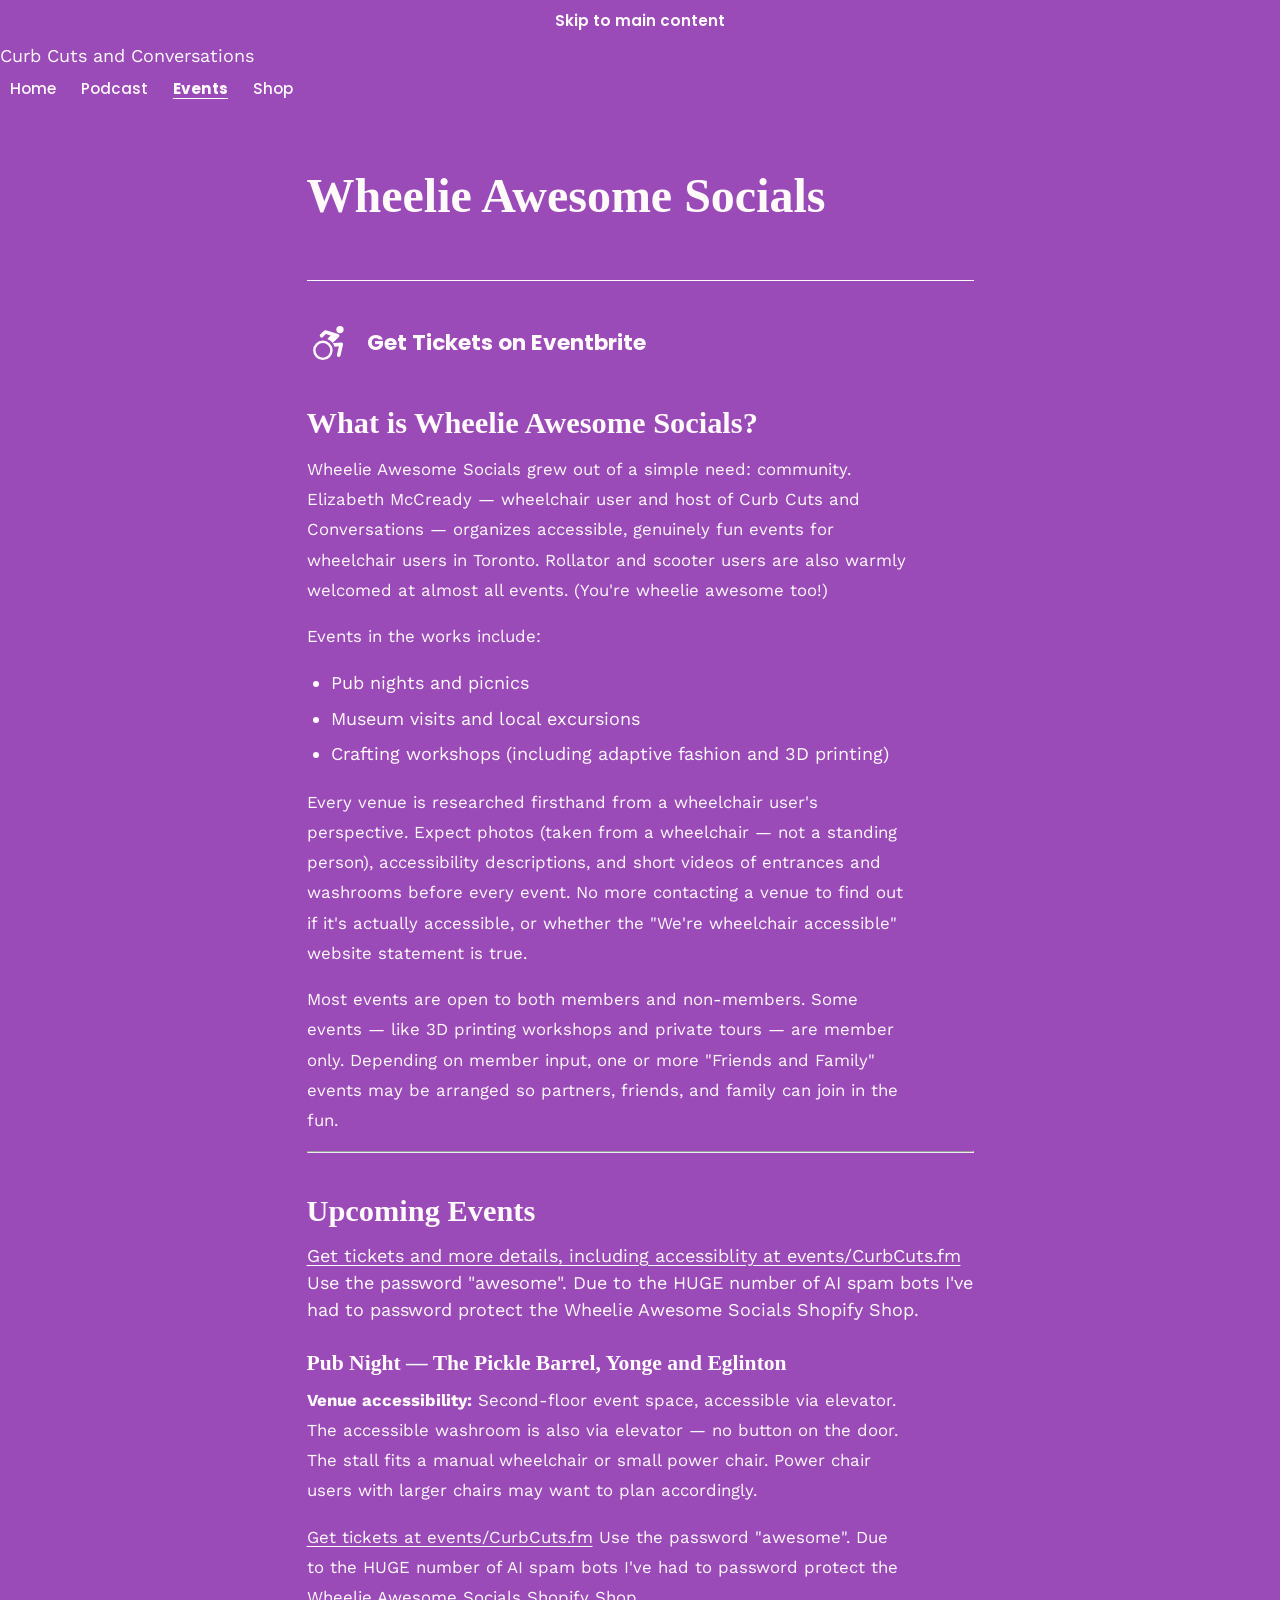
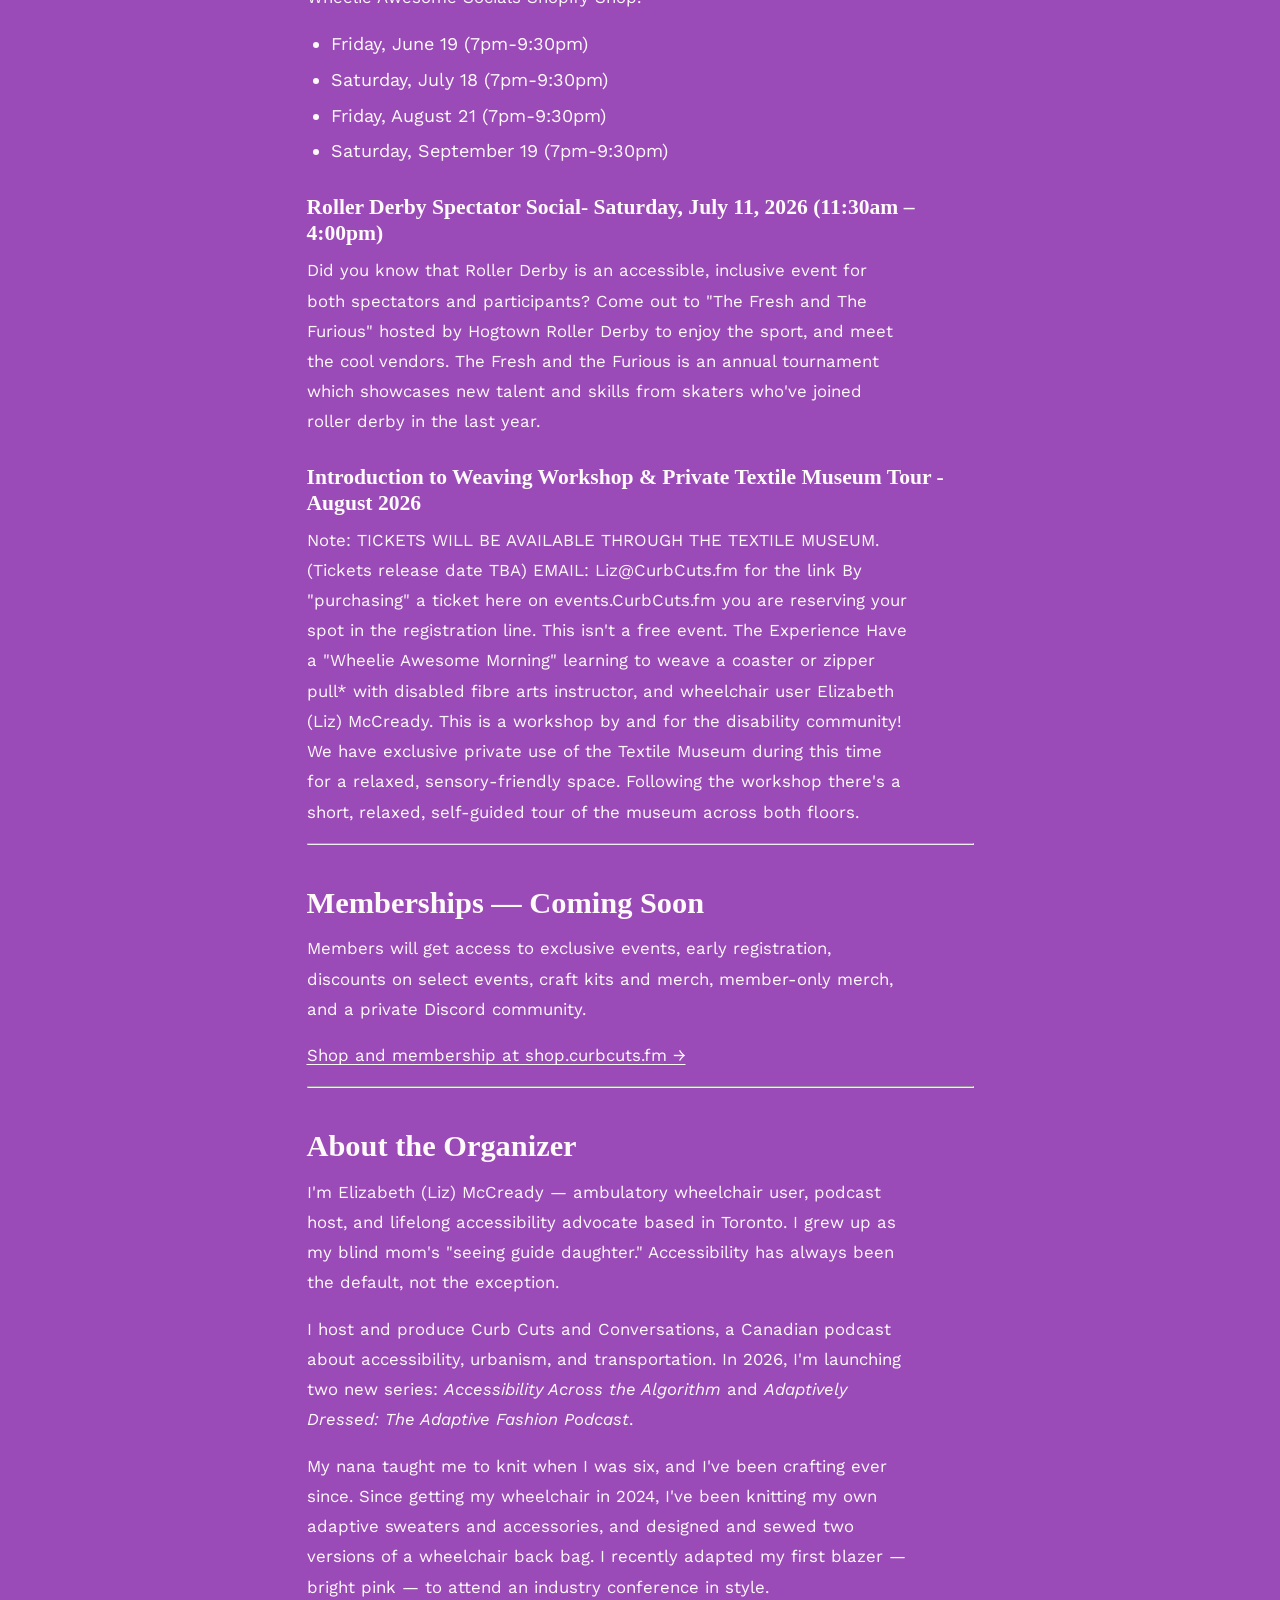
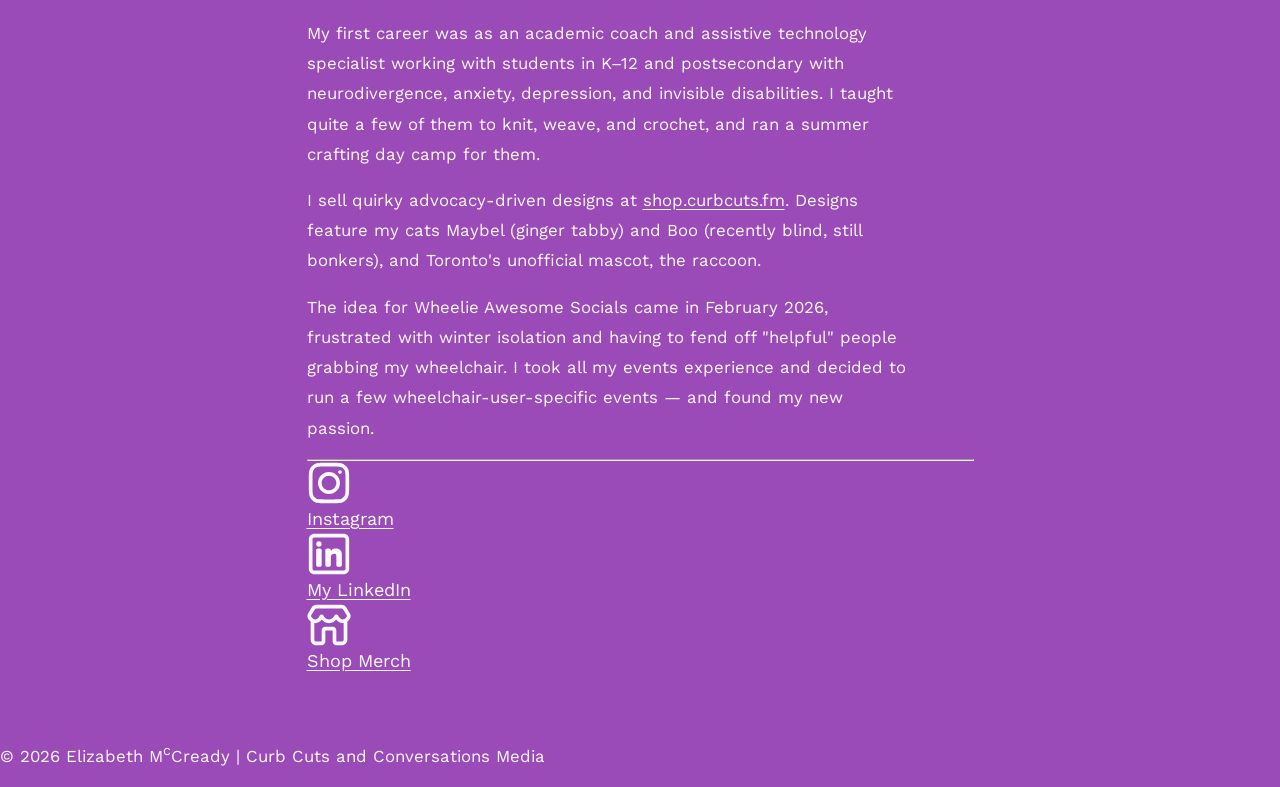
==== commit 86336cd7: "Revise upcoming events and ticket information Updated event details and ticketing information, inclu" ====
--- a/events.html
+++ b/events.html
@@ -94,13 +94,39 @@
 
             <section>
                 <h2>Upcoming Events</h2>
-                <h3>Pub Night — The Firkin on Yonge</h3>
-                <p class="podcast-tag">June 12, 2026</p>
-                <p>Join us for the first Wheelie Awesome Socials pub night. Doors open 30 minutes before the event — built-in buffer for WheelTrans and accessible transit arrivals.</p>
+                <a href="https://Events.CurbCuts.fm" rel="external">Get tickets and more details, including accessiblity at events/CurbCuts.fm</a> Use the password "awesome". Due to the HUGE number of AI spam bots I've had to password protect the Wheelie Awesome Socials Shopify Shop.</p>
+                
+                <h3>Pub Night — The Pickle Barrel, Yonge and Eglinton</h3>
+                <!-- <p class="podcast-tag">June 19, 2026</p>
+                <p class="podcast-tag">June 19, 2026</p>
+                <p class="podcast-tag">June 19, 2026</p>
+                <p class="podcast-tag">June 19, 2026</p>
+                <p>Join us for the first Wheelie Awesome Socials pub night. Doors open 30 minutes before the event — built-in buffer for WheelTrans and accessible transit arrivals.</p> -->
                 <p><strong>Venue accessibility:</strong> Second-floor event space, accessible via elevator. The accessible washroom is also via elevator — no button on the door. The stall fits a manual wheelchair or small power chair. Power chair users with larger chairs may want to plan accordingly.</p>
-                <p><a href="https://Events.CurbCuts.fm" rel="external">Get tickets on Eventbrite →</a></p>
+                <p><a href="https://Events.CurbCuts.fm" rel="external">Get tickets at events/CurbCuts.fm</a> Use the password "awesome". Due to the HUGE number of AI spam bots I've had to password protect the Wheelie Awesome Socials Shopify Shop.</p>
+                <ul>
+                    <li>Friday, June 19 (7pm-9:30pm)</li>
+                    <li>Saturday, July 18 (7pm-9:30pm)</li>
+                    <li>Friday, August 21 (7pm-9:30pm)</li>
+                    <li>Saturday, September 19 (7pm-9:30pm)</li>
+                </ul>
+                <h3>Roller Derby Spectator Social- Saturday, July 11, 2026 (11:30am – 4:00pm)</h3>
+                <p>Did you know that Roller Derby is an accessible, inclusive event for both spectators and participants? Come out to "The Fresh and The Furious" hosted by Hogtown Roller Derby to enjoy the sport, and meet the cool vendors. 
+The Fresh and the Furious is an annual tournament which showcases new talent and skills from skaters who've joined roller derby in the last year.
+</p>
+                <h3>Introduction to Weaving Workshop & Private Textile Museum Tour - August 2026</h3>
+            <p>Note: TICKETS WILL BE AVAILABLE THROUGH THE TEXTILE MUSEUM.
+(Tickets release date TBA)
+EMAIL: Liz@CurbCuts.fm for the link
+
+By "purchasing" a ticket here on events.CurbCuts.fm you are reserving your spot in the registration line. This isn't a free event.
+
+The Experience
+
+Have a "Wheelie Awesome Morning" learning to weave a coaster or zipper pull* with disabled fibre arts instructor, and wheelchair user Elizabeth (Liz) McCready. This is a workshop by and for the disability community! We have exclusive private use of the Textile Museum during this time for a relaxed, sensory-friendly space. Following the workshop there's a short, relaxed, self-guided tour of the museum across both floors.</p>
             </section>
 
+        
             <hr class="navigation-divider">
 
             <section>
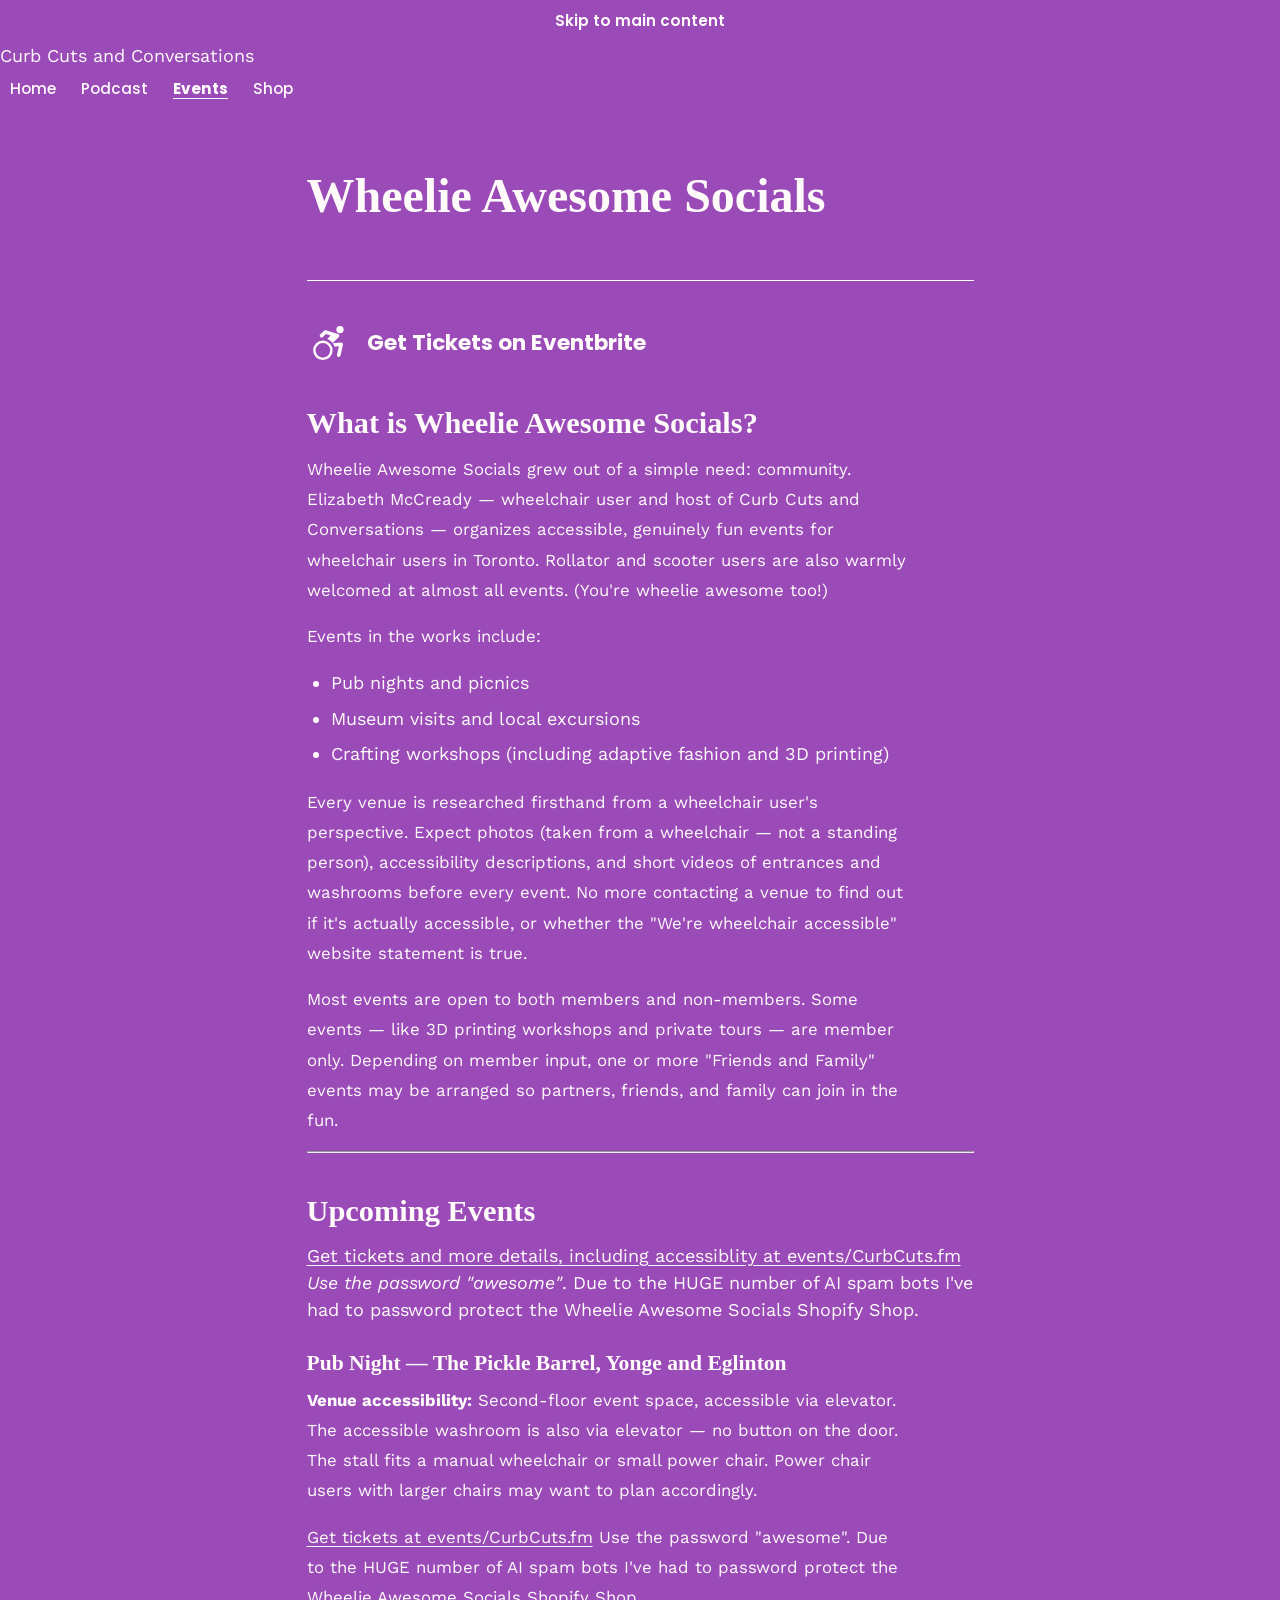
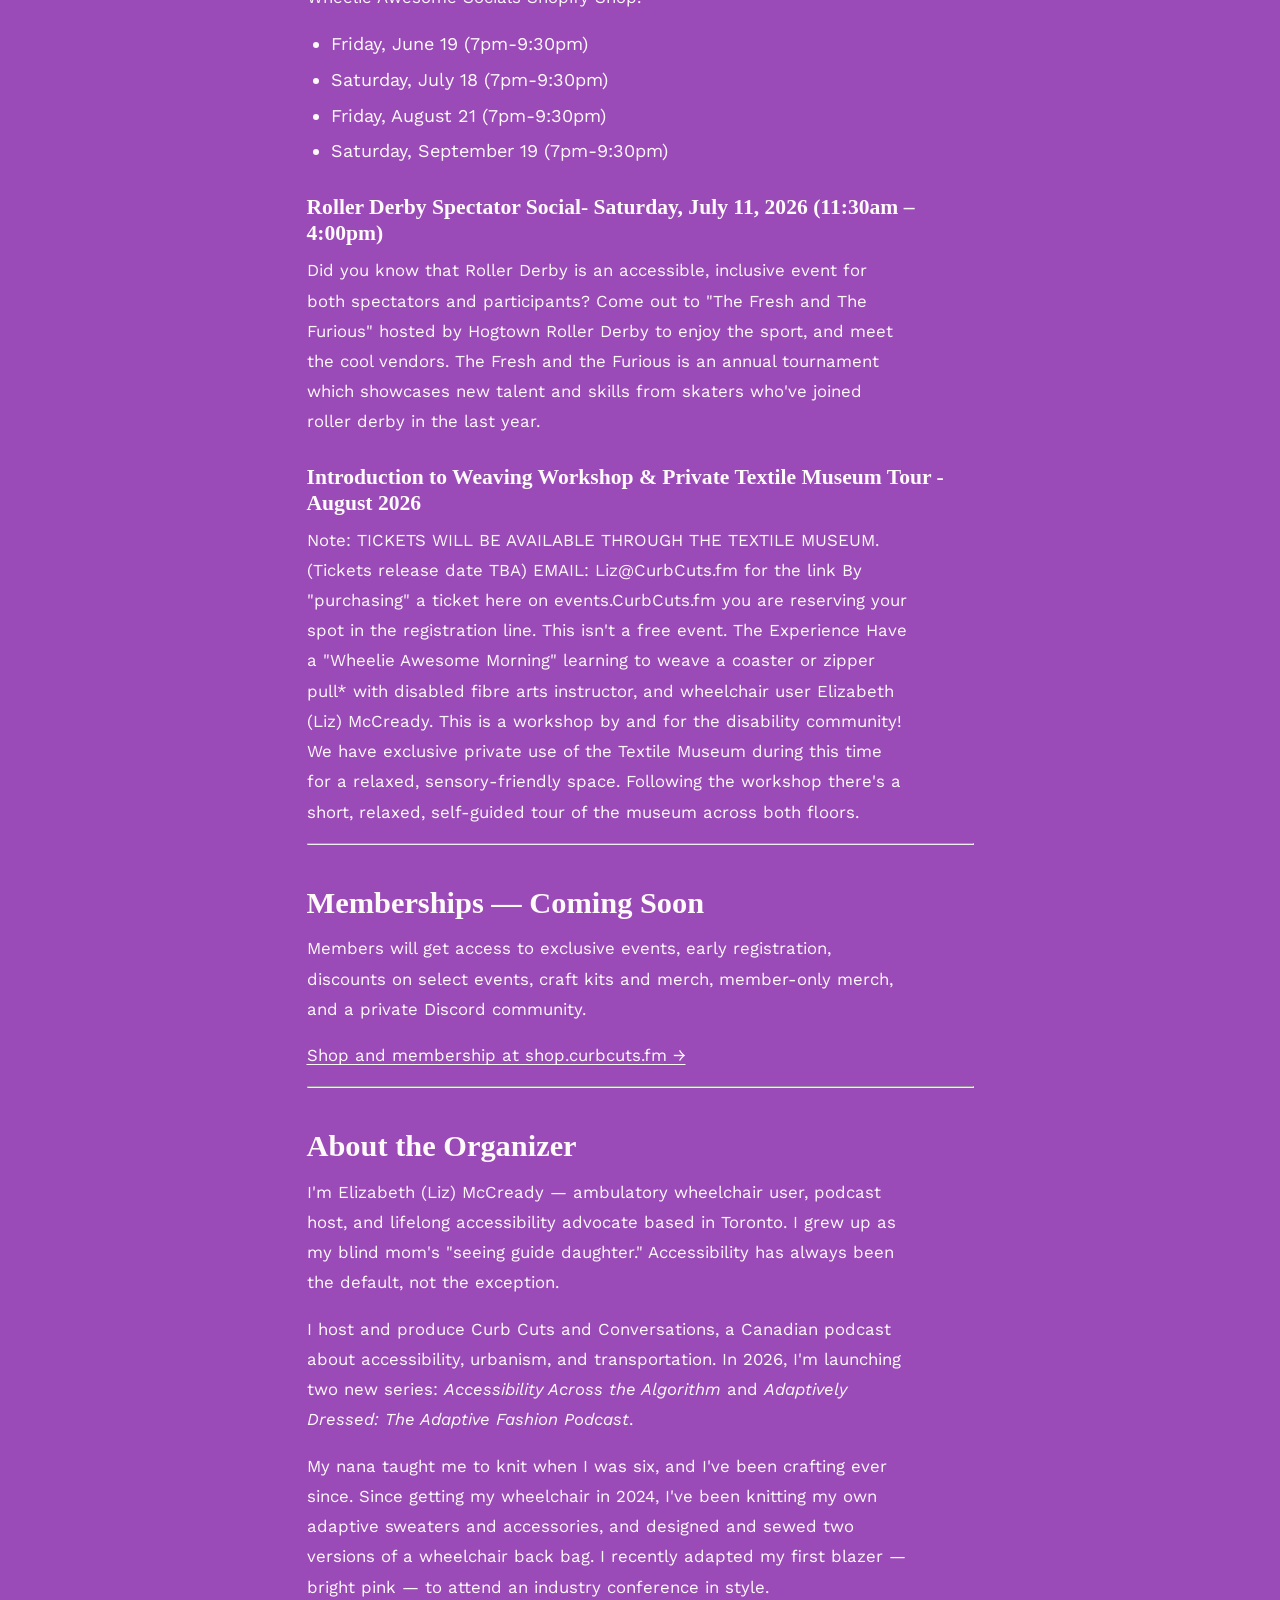
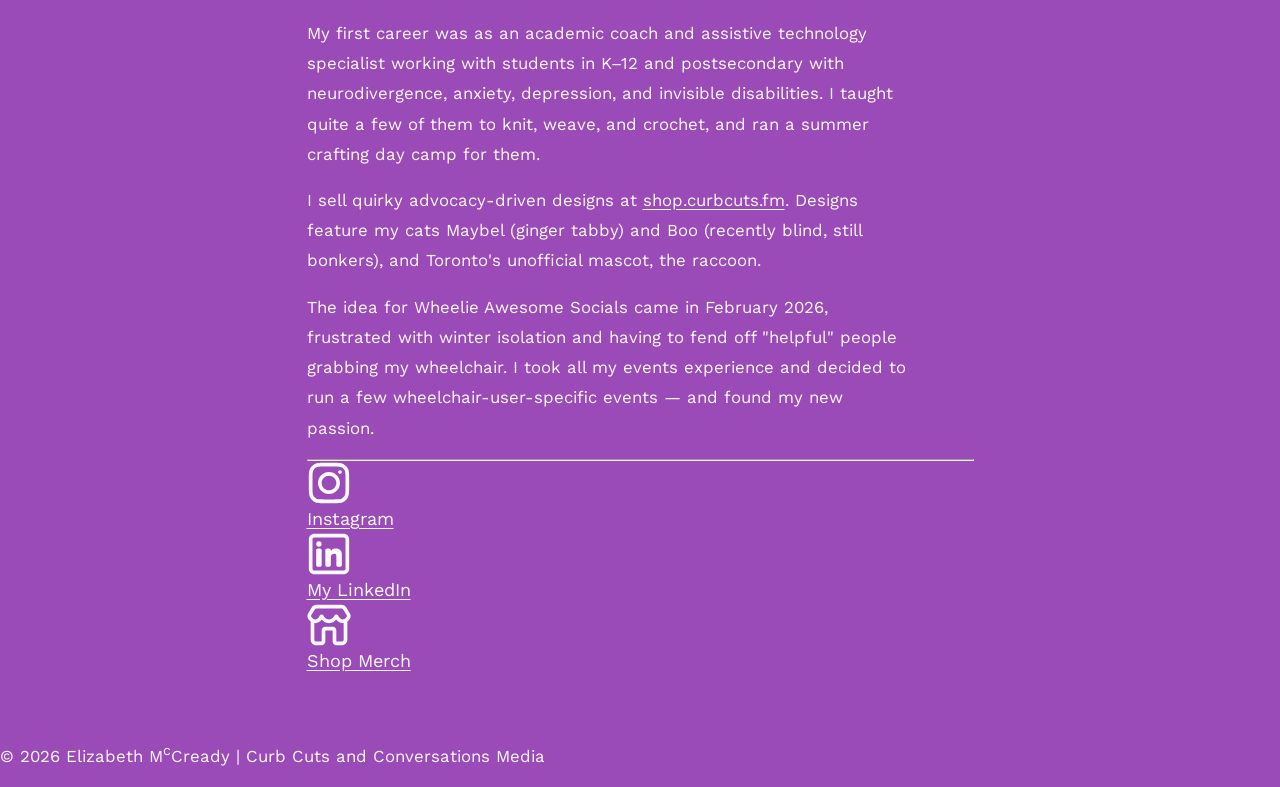
==== commit 635b9cb5: "Update event link to emphasize password usage Emphasize the password usage for event access." ====
--- a/events.html
+++ b/events.html
@@ -94,7 +94,7 @@
 
             <section>
                 <h2>Upcoming Events</h2>
-                <a href="https://Events.CurbCuts.fm" rel="external">Get tickets and more details, including accessiblity at events/CurbCuts.fm</a> Use the password "awesome". Due to the HUGE number of AI spam bots I've had to password protect the Wheelie Awesome Socials Shopify Shop.</p>
+                <a href="https://Events.CurbCuts.fm" rel="external">Get tickets and more details, including accessiblity at events/CurbCuts.fm</a> <em>Use the password "awesome"</em>. Due to the HUGE number of AI spam bots I've had to password protect the Wheelie Awesome Socials Shopify Shop.</p>
                 
                 <h3>Pub Night — The Pickle Barrel, Yonge and Eglinton</h3>
                 <!-- <p class="podcast-tag">June 19, 2026</p>
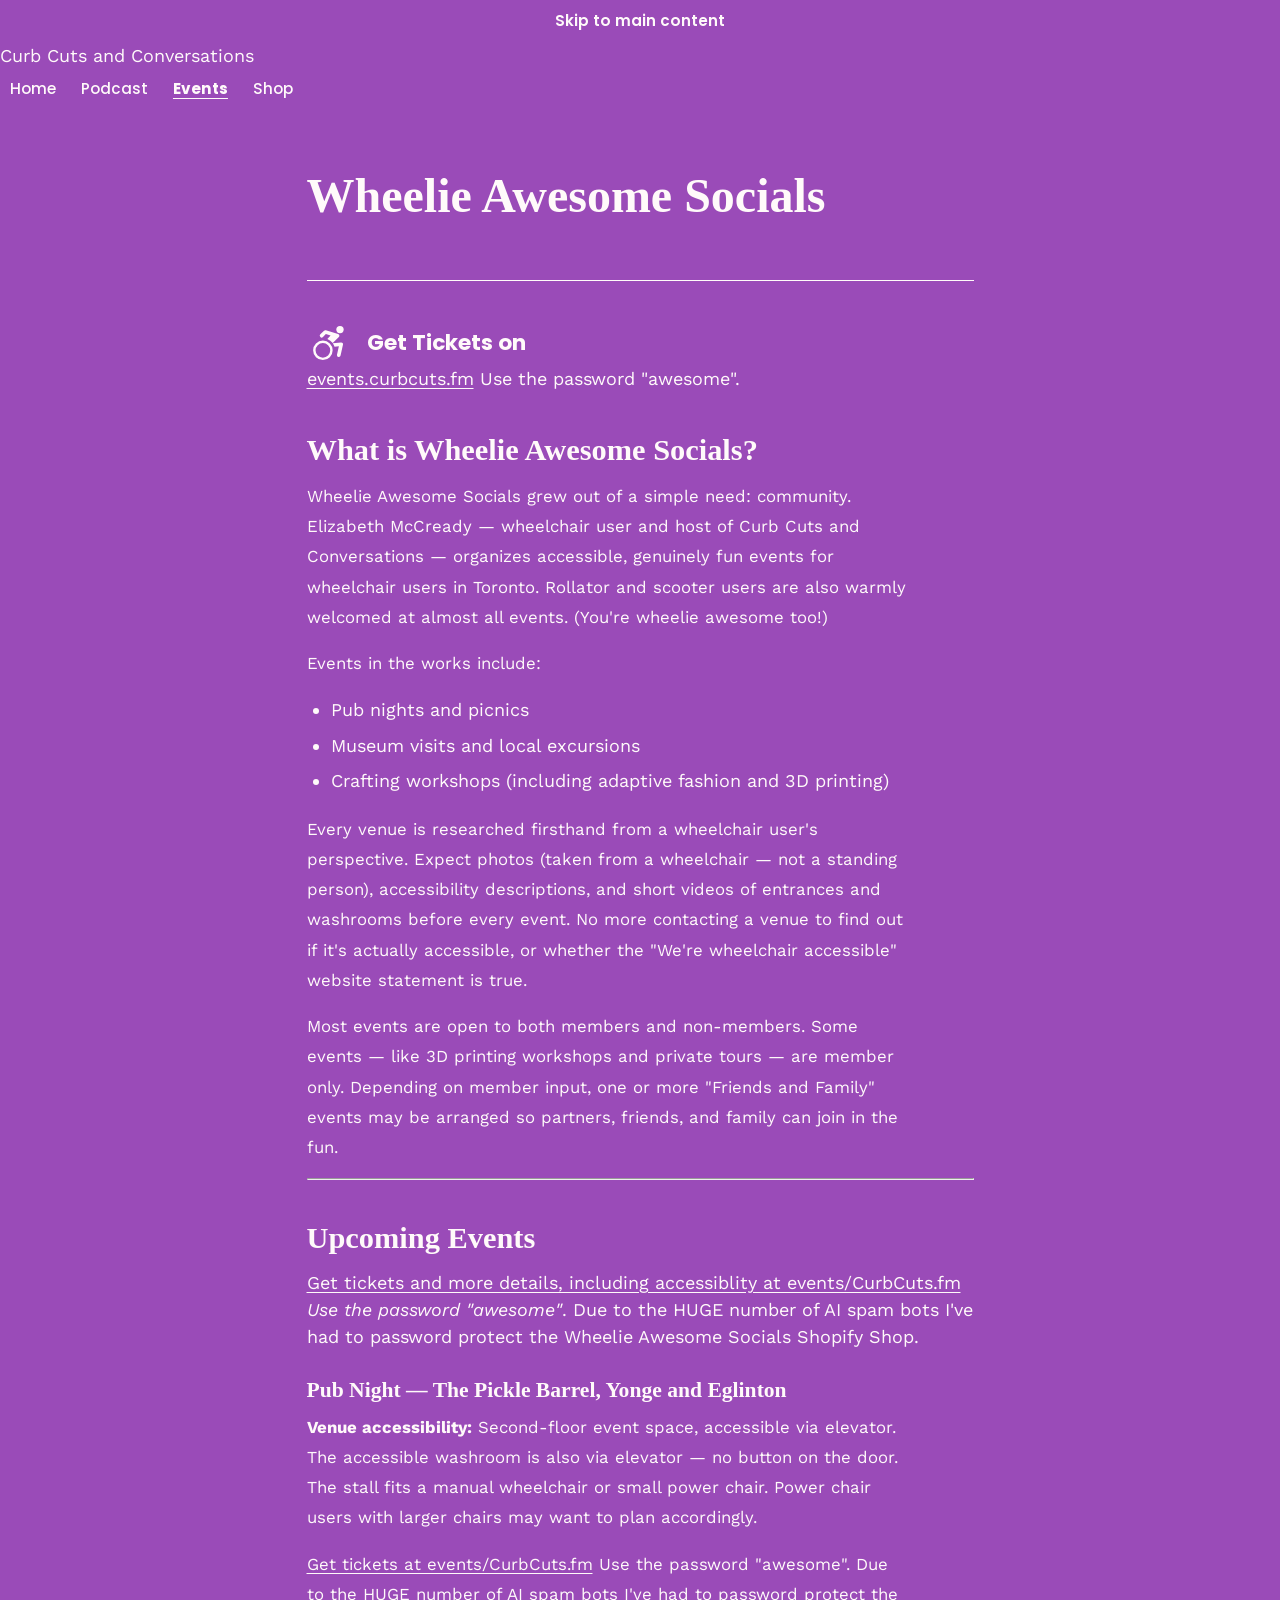
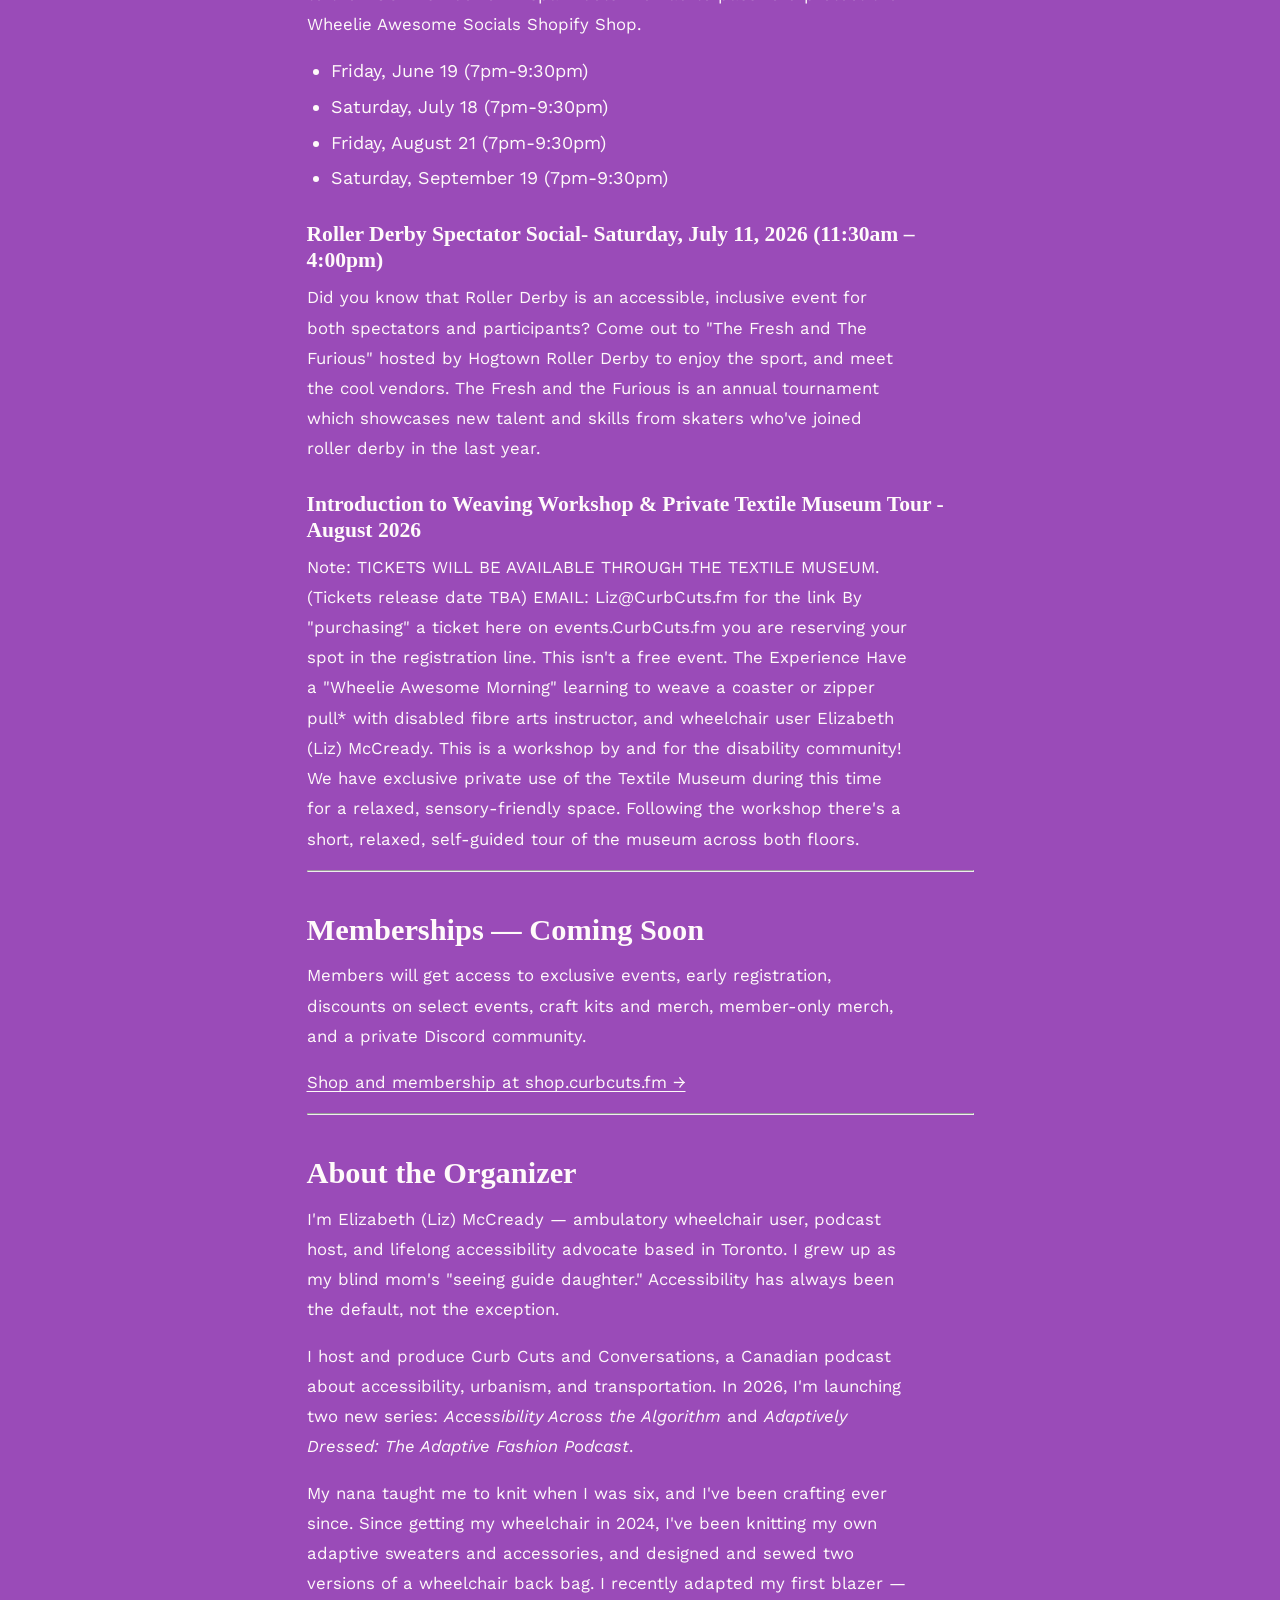
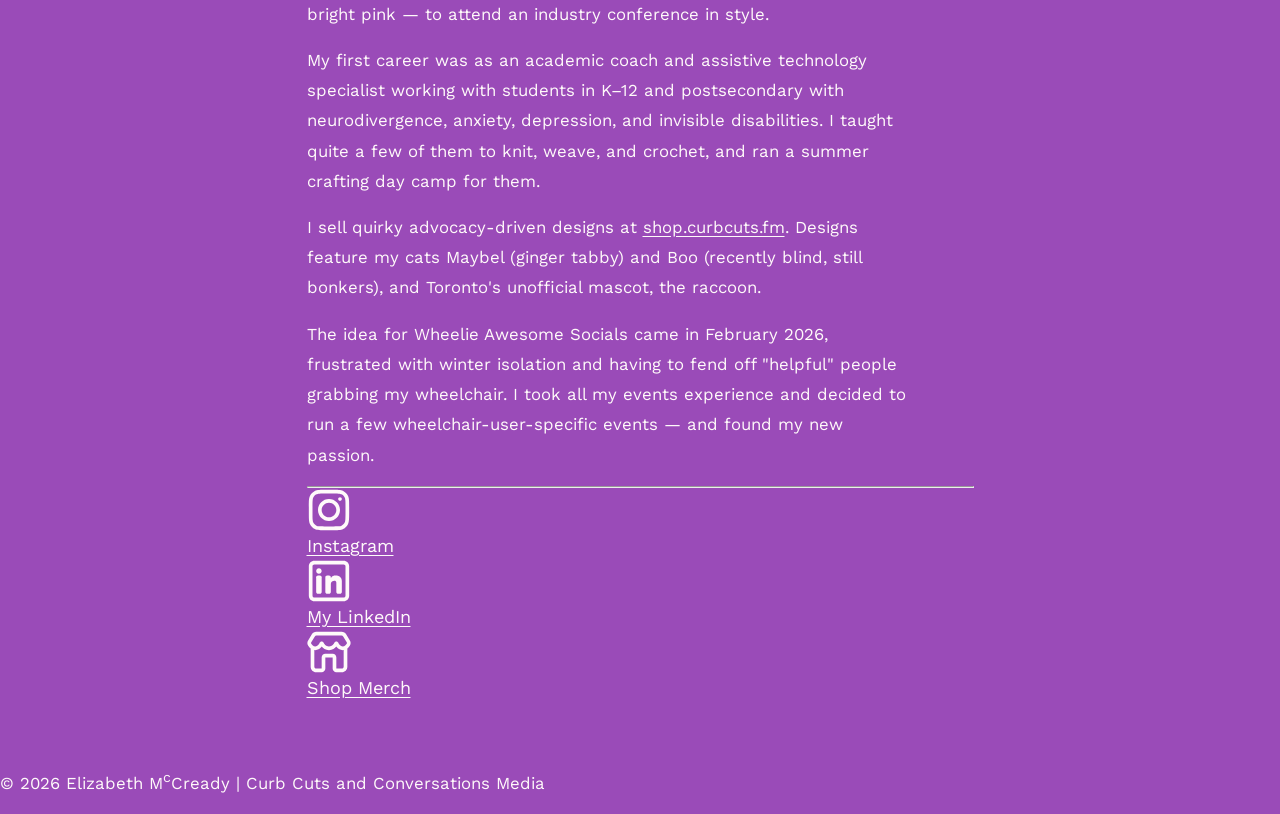
==== commit 2d0cb1fd: "Modify ticket link text for clarity Updated ticket link text to include the website and password." ====
--- a/events.html
+++ b/events.html
@@ -70,7 +70,7 @@
             <div class="cta-stack">
                 <a href="https://Events.CurbCuts.fm" class="brand-link" rel="external" target="_blank" rel="noopener noreferrer">
                     <img src="icons/icon--was-wheelchair.svg" alt="" class="brand-link__icon" aria-hidden="true" width="48" height="48">
-                    <span>Get Tickets on Eventbrite</span>
+                    <span>Get Tickets on <a href="[https://events.curbcuts.fm](https://events.curbcuts.fm)">events.curbcuts.fm</a> Use the password "awesome".</span>
                 </a>
             </div>
 
